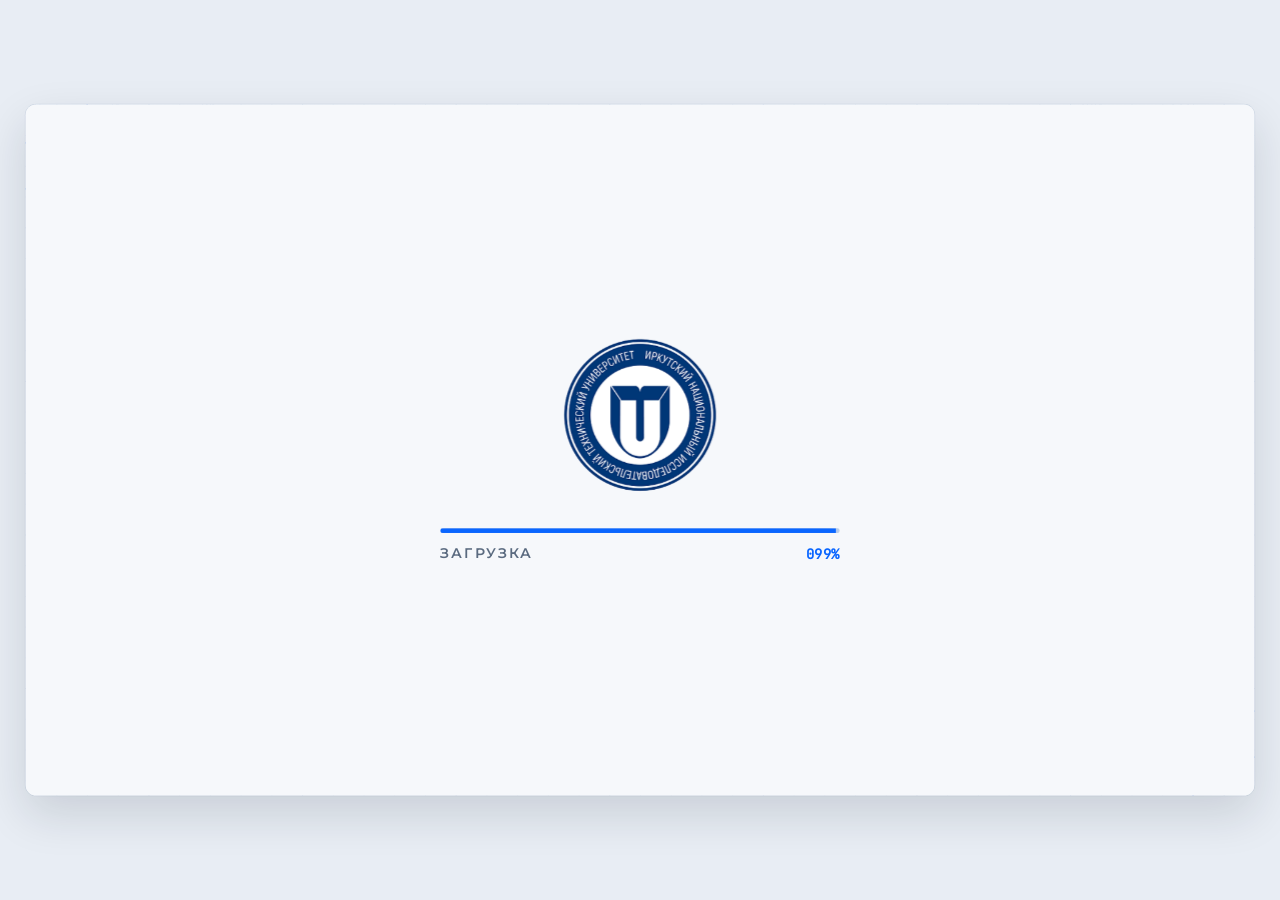
==== index.html @ 059c15c6 "Главное меню: вариант B — бренд слева, три раздела списком справа Вместо двух режимов три раздела: «" ====
<!DOCTYPE html>
<html lang="ru">
<head>
<meta charset="utf-8">
<meta name="viewport" content="width=device-width, initial-scale=1, viewport-fit=cover">
<title>Путешествие по Политеху</title>

<link rel="stylesheet" href="css/fonts.css">
<link rel="stylesheet" href="css/variables.css">
<link rel="stylesheet" href="css/base.css">
<link rel="stylesheet" href="css/menu.css">
</head>
<body>

<div class="app">
  <div class="stage">
    <div class="bg" id="bg" aria-hidden="true"></div>
    <div class="slot" id="screen-slot"></div>
    <div class="slot" id="corner-slot"></div>
    <div class="slot" id="modal-slot"></div>
  </div>
</div>

<template id="tpl-loading">
  <div class="loading">
    <img class="loading__logo" data-img="logo" data-alt="logoAlt" alt="">
    <div class="loading__bar">
      <div class="loading__track">
        <div class="loading__fill"></div>
      </div>
      <div class="loading__row">
        <span data-text="loading"></span>
        <span class="loading__pct" id="progress-label"></span>
      </div>
    </div>
  </div>
</template>

<template id="tpl-menu">
  <div class="menu">
    <div class="menu__brand">
      <img class="menu__mark" data-img="mark" data-alt="markAlt" alt="">
      <h1 class="menu__title" data-text="title"></h1>
      <p class="menu__tagline" data-text="tagline"></p>
    </div>

    <div class="menu__modes">
      <button class="mode" type="button" data-mode="gallery">
        <span class="mode__num">01</span>
        <svg class="mode__icon" width="60" height="60" viewBox="0 0 68 68" aria-hidden="true">
          <rect x="6" y="16" width="46" height="38" rx="3"></rect>
          <path d="M14 10 H60 V46"></path>
          <circle cx="38" cy="29" r="4"></circle>
          <path d="M6 46 L20 32 L34 46"></path>
          <path d="M28 40 L34 34 L52 50"></path>
        </svg>
        <span class="mode__text">
          <span class="mode__title" data-text="galleryTitle"></span>
          <span class="mode__desc" data-text="galleryDesc"></span>
        </span>
        <svg class="mode__arrow" width="28" height="28" viewBox="0 0 28 28" aria-hidden="true">
          <path d="M5 14 H22 M15 7 L22 14 L15 21"></path>
        </svg>
      </button>

      <button class="mode" type="button" data-mode="history">
        <span class="mode__num">02</span>
        <svg class="mode__icon" width="60" height="60" viewBox="0 0 68 68" aria-hidden="true">
          <circle cx="34" cy="34" r="27"></circle>
          <polygon points="44,24 38,38 24,44 30,30"></polygon>
          <circle cx="34" cy="34" r="2"></circle>
          <path d="M34 7 V12 M34 56 V61 M7 34 H12 M56 34 H61"></path>
        </svg>
        <span class="mode__text">
          <span class="mode__title" data-text="historyTitle"></span>
          <span class="mode__desc" data-text="historyDesc"></span>
        </span>
        <svg class="mode__arrow" width="28" height="28" viewBox="0 0 28 28" aria-hidden="true">
          <path d="M5 14 H22 M15 7 L22 14 L15 21"></path>
        </svg>
      </button>

      <button class="mode" type="button" data-mode="games">
        <span class="mode__num">03</span>
        <svg class="mode__icon" width="60" height="60" viewBox="0 0 68 68" aria-hidden="true">
          <path d="M20 18 H48 C58 18 64 28 64 40 C64 50 58 54 52 52 L44 44 H24 L16 52 C10 54 4 50 4 40 C4 28 10 18 20 18 Z"></path>
          <path d="M20 26 V38 M14 32 H26"></path>
          <circle cx="44" cy="29" r="2.5"></circle>
          <circle cx="51" cy="35" r="2.5"></circle>
        </svg>
        <span class="mode__text">
          <span class="mode__title" data-text="gamesTitle"></span>
          <span class="mode__desc" data-text="gamesDesc"></span>
        </span>
        <svg class="mode__arrow" width="28" height="28" viewBox="0 0 28 28" aria-hidden="true">
          <path d="M5 14 H22 M15 7 L22 14 L15 21"></path>
        </svg>
      </button>
    </div>
  </div>

  <div class="footer">
    <img class="footer__logo" data-img="logo" data-alt="logoAlt" alt="">
    <span class="footer__text" data-text="university"></span>
  </div>
</template>

<template id="tpl-stub">
  <div class="stub">
    <div class="stub__card">
      <span class="stub__badge" id="stub-badge"></span>
      <h2 class="stub__title" data-text="soonTitle"></h2>
      <p class="stub__text" id="stub-text"></p>
      <button class="btn-back" type="button" id="btn-back">
        <svg class="btn-back__icon" width="26" height="26" viewBox="0 0 28 28" aria-hidden="true">
          <path d="M23 14 H6 M13 7 L6 14 L13 21"></path>
        </svg>
        <span data-text="back"></span>
      </button>
    </div>
  </div>
</template>

<template id="tpl-corner">
  <div class="corner" id="corner" data-sound="off">
    <button class="corner__btn" type="button" id="btn-about">
      <svg class="corner__icon" width="24" height="24" viewBox="0 0 24 24" aria-hidden="true">
        <circle cx="12" cy="12" r="10"></circle>
        <path d="M12 11 V17"></path>
        <circle class="corner__icon-dot" cx="12" cy="7.5" r=".6"></circle>
      </svg>
      <span data-text="about"></span>
    </button>

    <button class="corner__btn" type="button" id="btn-sound" aria-pressed="false">
      <svg class="corner__icon corner__icon--sound" width="24" height="24" viewBox="0 0 26 26" aria-hidden="true">
        <path d="M3 10 H8 L14 5 V21 L8 16 H3 Z"></path>
        <path class="snd-on" d="M17.5 9.5 Q20 13 17.5 16.5"></path>
        <path class="snd-on" d="M20 6.5 Q25 13 20 19.5"></path>
        <path class="snd-off" d="M18 10 L24 16 M24 10 L18 16"></path>
      </svg>
      <span id="sound-label"></span>
    </button>
  </div>
</template>

<template id="tpl-about">
  <div class="about" id="about-overlay" role="dialog" aria-modal="true" aria-labelledby="about-title">
    <div class="about__dialog" id="about-dialog">
      <h2 class="about__title" id="about-title" data-text="aboutTitle"></h2>
      <p class="about__text" data-text="aboutText1"></p>
      <p class="about__text about__text--dim" data-text="aboutText2"></p>
      <button class="about__ok" type="button" id="btn-about-ok" data-text="aboutOk"></button>
    </div>
  </div>
</template>

<script src="js/config.js"></script>
<script src="js/screens.js"></script>
<script src="js/main.js"></script>
</body>
</html>
---- css/fonts.css ----
/* Локальные шрифты. Файлы лежат в assets/fonts, интернет не нужен.
   Montserrat и JetBrains Mono — вариативные: один файл на поднабор
   покрывает весь диапазон насыщенностей, поэтому font-weight задан
   диапазоном. unicode-range сохранён — браузер грузит только нужное. */

/* JetBrains Mono — cyrillic-ext */
@font-face {
  font-family: 'JetBrains Mono';
  font-style: normal;
  font-weight: 400;
  font-display: swap;
  src: url('../assets/fonts/jetbrains-mono-cyrillic-ext.woff2') format('woff2');
  unicode-range: U+0460-052F, U+1C80-1C8A, U+20B4, U+2DE0-2DFF, U+A640-A69F, U+FE2E-FE2F;
}

/* JetBrains Mono — cyrillic */
@font-face {
  font-family: 'JetBrains Mono';
  font-style: normal;
  font-weight: 400;
  font-display: swap;
  src: url('../assets/fonts/jetbrains-mono-cyrillic.woff2') format('woff2');
  unicode-range: U+0301, U+0400-045F, U+0490-0491, U+04B0-04B1, U+2116;
}

/* JetBrains Mono — greek */
@font-face {
  font-family: 'JetBrains Mono';
  font-style: normal;
  font-weight: 400;
  font-display: swap;
  src: url('../assets/fonts/jetbrains-mono-greek.woff2') format('woff2');
  unicode-range: U+0370-0377, U+037A-037F, U+0384-038A, U+038C, U+038E-03A1, U+03A3-03FF;
}

/* JetBrains Mono — vietnamese */
@font-face {
  font-family: 'JetBrains Mono';
  font-style: normal;
  font-weight: 400;
  font-display: swap;
  src: url('../assets/fonts/jetbrains-mono-vietnamese.woff2') format('woff2');
  unicode-range: U+0102-0103, U+0110-0111, U+0128-0129, U+0168-0169, U+01A0-01A1, U+01AF-01B0, U+0300-0301, U+0303-0304, U+0308-0309, U+0323, U+0329, U+1EA0-1EF9, U+20AB;
}

/* JetBrains Mono — latin-ext */
@font-face {
  font-family: 'JetBrains Mono';
  font-style: normal;
  font-weight: 400;
  font-display: swap;
  src: url('../assets/fonts/jetbrains-mono-latin-ext.woff2') format('woff2');
  unicode-range: U+0100-02BA, U+02BD-02C5, U+02C7-02CC, U+02CE-02D7, U+02DD-02FF, U+0304, U+0308, U+0329, U+1D00-1DBF, U+1E00-1E9F, U+1EF2-1EFF, U+2020, U+20A0-20AB, U+20AD-20C0, U+2113, U+2C60-2C7F, U+A720-A7FF;
}

/* JetBrains Mono — latin */
@font-face {
  font-family: 'JetBrains Mono';
  font-style: normal;
  font-weight: 400;
  font-display: swap;
  src: url('../assets/fonts/jetbrains-mono-latin.woff2') format('woff2');
  unicode-range: U+0000-00FF, U+0131, U+0152-0153, U+02BB-02BC, U+02C6, U+02DA, U+02DC, U+0304, U+0308, U+0329, U+2000-206F, U+20AC, U+2122, U+2191, U+2193, U+2212, U+2215, U+FEFF, U+FFFD;
}

/* Montserrat — cyrillic-ext */
@font-face {
  font-family: 'Montserrat';
  font-style: normal;
  font-weight: 400 800;
  font-display: swap;
  src: url('../assets/fonts/montserrat-cyrillic-ext.woff2') format('woff2');
  unicode-range: U+0460-052F, U+1C80-1C8A, U+20B4, U+2DE0-2DFF, U+A640-A69F, U+FE2E-FE2F;
}

/* Montserrat — cyrillic */
@font-face {
  font-family: 'Montserrat';
  font-style: normal;
  font-weight: 400 800;
  font-display: swap;
  src: url('../assets/fonts/montserrat-cyrillic.woff2') format('woff2');
  unicode-range: U+0301, U+0400-045F, U+0490-0491, U+04B0-04B1, U+2116;
}

/* Montserrat — vietnamese */
@font-face {
  font-family: 'Montserrat';
  font-style: normal;
  font-weight: 400 800;
  font-display: swap;
  src: url('../assets/fonts/montserrat-vietnamese.woff2') format('woff2');
  unicode-range: U+0102-0103, U+0110-0111, U+0128-0129, U+0168-0169, U+01A0-01A1, U+01AF-01B0, U+0300-0301, U+0303-0304, U+0308-0309, U+0323, U+0329, U+1EA0-1EF9, U+20AB;
}

/* Montserrat — latin-ext */
@font-face {
  font-family: 'Montserrat';
  font-style: normal;
  font-weight: 400 800;
  font-display: swap;
  src: url('../assets/fonts/montserrat-latin-ext.woff2') format('woff2');
  unicode-range: U+0100-02BA, U+02BD-02C5, U+02C7-02CC, U+02CE-02D7, U+02DD-02FF, U+0304, U+0308, U+0329, U+1D00-1DBF, U+1E00-1E9F, U+1EF2-1EFF, U+2020, U+20A0-20AB, U+20AD-20C0, U+2113, U+2C60-2C7F, U+A720-A7FF;
}

/* Montserrat — latin */
@font-face {
  font-family: 'Montserrat';
  font-style: normal;
  font-weight: 400 800;
  font-display: swap;
  src: url('../assets/fonts/montserrat-latin.woff2') format('woff2');
  unicode-range: U+0000-00FF, U+0131, U+0152-0153, U+02BB-02BC, U+02C6, U+02DA, U+02DC, U+0304, U+0308, U+0329, U+2000-206F, U+20AC, U+2122, U+2191, U+2193, U+2212, U+2215, U+FEFF, U+FFFD;
}
---- css/variables.css ----
:root{
  --c-page:#E8EDF4;
  --c-bg:#F6F8FB;
  --c-surface:#FFFFFF;
  --c-ink:#0E1A2B;
  --c-ink-dim:#5B6B80;
  --c-line:#D3DCE8;
  --c-blue:#0A66FF;
  --c-blue-deep:#0B47A8;
  --c-teal:#14A3B8;
  --c-glow:rgba(10,102,255,.16);
  --c-grid:rgba(11,71,168,.07);
  --c-circuit:rgba(11,71,168,.14);
  --c-code:rgba(11,71,168,.085);
  --g-title:linear-gradient(90deg, var(--c-teal), var(--c-blue-deep));

  --font-ui:'Montserrat', system-ui, sans-serif;
  --font-mono:'JetBrains Mono', monospace;

  /* Значения для альбомной ориентации; в портретной их переопределяет applyLayout в js/screens.js. */
  --stage-w:1600px;
  --stage-h:900px;
  --stage-scale:1;
  --menu-dir:row;
  --brand-align:flex-start;
  --mode-w:700px;
  --mark-h:150px;
  --title-size:92px;
  --menu-gap:120px;
  --foot-w:340px;
  --progress:0%;
}
---- css/base.css ----
*{box-sizing:border-box}

html,body{
  margin:0;
  height:100%;
  background:var(--c-page);
  overflow:hidden;
  -webkit-tap-highlight-color:transparent;
}

button{font:inherit;color:inherit}

/* Слот не создаёт собственного бокса, поэтому экраны позиционируются относительно .stage. */
.slot{display:contents}

/* Текст столбца продублирован, поэтому сдвиг на половину высоты даёт бесшовный цикл. */
@keyframes pp-code{from{transform:translateY(-50%)}to{transform:translateY(0)}}
@keyframes pp-trace{from{stroke-dashoffset:0}to{stroke-dashoffset:-600}}
@keyframes pp-in{from{opacity:0;transform:translateY(8px)}to{opacity:1;transform:none}}
@keyframes pp-pop{from{opacity:0;transform:scale(.96)}to{opacity:1;transform:none}}

@media (prefers-reduced-motion:reduce){
  *{animation:none!important;transition:none!important}
}
---- css/menu.css ----
.app{
  position:fixed;
  inset:0;
  background:var(--c-page);
  overflow:hidden;
  font-family:var(--font-ui);
  color:var(--c-ink);
  user-select:none;
}

/* Сцена фиксированного размера целиком масштабируется под окно, поэтому вёрстка внутри не плывёт. */
.stage{
  position:absolute;
  left:50%;
  top:50%;
  width:var(--stage-w);
  height:var(--stage-h);
  transform:translate(-50%,-50%) scale(var(--stage-scale));
  transform-origin:center;
  overflow:hidden;
  border-radius:14px;
  background:var(--c-bg);
  box-shadow:0 24px 60px rgba(14,26,43,.14), 0 0 0 1px var(--c-line);
}

.bg{position:absolute;inset:0;pointer-events:none;overflow:hidden}

/* Два слоя смещаются за курсором с разной амплитудой — отсюда ощущение глубины. */
.bg__layer{
  position:absolute;
  inset:-40px;
  transition:transform .9s cubic-bezier(.2,.7,.3,1);
  pointer-events:none;
}

.bg__grid{
  position:absolute;
  inset:0;
  background-image:
    linear-gradient(var(--c-grid) 1px, transparent 1px),
    linear-gradient(90deg, var(--c-grid) 1px, transparent 1px);
}
.bg__grid--sm{background-size:40px 40px}
.bg__grid--lg{background-size:200px 200px}

/* Столбцы приглушены к центру, чтобы не мешать тексту. */
.bg__code{
  position:absolute;
  inset:0;
  -webkit-mask-image:radial-gradient(ellipse 60% 55% at 50% 48%, transparent 30%, #000 85%);
  mask-image:radial-gradient(ellipse 60% 55% at 50% 48%, transparent 30%, #000 85%);
}
.bg__col{
  position:absolute;
  top:0;
  font-family:var(--font-mono);
  font-size:16px;
  line-height:26px;
  white-space:pre;
  color:var(--c-code);
}

.bg__circuit{position:absolute}
.bg__circuit--tl{left:0;top:0}
.bg__circuit--br{right:0;bottom:0}

.bg__trace{fill:none;stroke:var(--c-circuit);stroke-width:1.5}
.bg__trace-pulse{
  fill:none;
  stroke:var(--c-blue);
  stroke-opacity:.35;
  stroke-width:1.5;
  stroke-dasharray:40 560;
}
.bg__node{fill:var(--c-bg);stroke:var(--c-circuit);stroke-width:1.5}

.bg__vignette{
  position:absolute;
  inset:0;
  background:radial-gradient(ellipse 55% 50% at 50% 48%, var(--c-bg) 35%, transparent 80%);
  opacity:.85;
}

.loading{
  position:absolute;
  inset:0;
  display:flex;
  flex-direction:column;
  align-items:center;
  justify-content:center;
  gap:48px;
  background:var(--c-bg);
}
.loading__logo{
  width:200px;
  height:200px;
  display:block;
  border-radius:50%;
  animation:pp-pop .5s ease-out both;
}
.loading__bar{display:flex;flex-direction:column;gap:16px;width:520px;max-width:80%}
.loading__track{width:100%;height:6px;border-radius:3px;background:var(--c-line);overflow:hidden}
.loading__fill{
  height:100%;
  width:var(--progress);
  background:var(--c-blue);
  box-shadow:0 0 12px var(--c-blue);
}
.loading__row{
  display:flex;
  justify-content:space-between;
  width:100%;
  font-size:18px;
  font-weight:600;
  letter-spacing:.14em;
  text-transform:uppercase;
  color:var(--c-ink-dim);
}
.loading__pct{font-family:var(--font-mono);letter-spacing:0;color:var(--c-blue)}

.menu{
  position:absolute;
  inset:0;
  display:flex;
  flex-direction:var(--menu-dir);
  align-items:center;
  justify-content:center;
  gap:var(--menu-gap);
  padding:60px;
  animation:pp-in .45s ease-out both;
}

.menu__brand{
  display:flex;
  flex-direction:column;
  align-items:var(--brand-align);
  text-align:var(--brand-align);
  gap:18px;
  max-width:660px;
}
.menu__mark{height:var(--mark-h);width:auto;display:block;margin-bottom:10px}
.menu__title{
  margin:0;
  padding-bottom:6px;
  font-weight:800;
  font-size:var(--title-size);
  line-height:1.05;
  letter-spacing:-.015em;
  text-wrap:balance;
  background:var(--g-title);
  -webkit-background-clip:text;
  background-clip:text;
  color:transparent;
}
.menu__tagline{margin:0;font-size:24px;font-weight:500;color:var(--c-ink-dim)}

.menu__modes{display:flex;flex-direction:column;gap:26px}

.mode{
  width:var(--mode-w);
  height:150px;
  display:flex;
  align-items:center;
  gap:28px;
  padding:0 36px;
  border:1.5px solid var(--c-line);
  border-radius:16px;
  cursor:pointer;
  text-align:left;
  background:var(--c-surface);
  box-shadow:0 2px 0 var(--c-line), 0 10px 24px rgba(14,26,43,.06);
  transition:transform .18s ease, box-shadow .18s ease, border-color .18s ease;
}
.mode:hover{
  transform:translateX(-6px);
  border-color:var(--c-blue);
  box-shadow:0 0 0 5px var(--c-glow), 0 18px 36px rgba(10,102,255,.18);
}
.mode:active{
  transform:translateY(1px);
  border-color:var(--c-blue);
  box-shadow:0 0 0 3px var(--c-glow), 0 4px 10px rgba(10,102,255,.14);
}
.mode__num{
  flex:none;
  font-family:var(--font-mono);
  font-size:20px;
  color:var(--c-ink-dim);
}
.mode__icon{
  flex:none;
  fill:none;
  stroke:var(--c-blue);
  stroke-width:2.5;
  stroke-linejoin:round;
  stroke-linecap:round;
}
.mode__text{display:flex;flex-direction:column;gap:8px;min-width:0;flex:1}
.mode__title{font-weight:700;font-size:32px;line-height:1.1;white-space:nowrap}
.mode__desc{font-size:20px;font-weight:500;color:var(--c-ink-dim);white-space:nowrap}
.mode__arrow{
  flex:none;
  fill:none;
  stroke:var(--c-blue);
  stroke-width:2.5;
  stroke-linecap:round;
  stroke-linejoin:round;
  transition:transform .18s ease;
}
.mode:hover .mode__arrow{transform:translateX(4px)}

.footer{
  position:absolute;
  left:36px;
  bottom:30px;
  display:flex;
  align-items:center;
  gap:16px;
  animation:pp-in .45s ease-out both;
}
.footer__logo{width:58px;height:58px;border-radius:50%;display:block}
.footer__text{
  font-size:15px;
  font-weight:600;
  line-height:1.35;
  color:var(--c-ink-dim);
  max-width:var(--foot-w);
}

.stub{
  position:absolute;
  inset:0;
  display:flex;
  align-items:center;
  justify-content:center;
  padding:60px;
  animation:pp-in .4s ease-out both;
}
.stub__card{
  width:860px;
  max-width:100%;
  display:flex;
  flex-direction:column;
  align-items:center;
  gap:28px;
  text-align:center;
  padding:60px 56px 56px;
  border-radius:18px;
  background:var(--c-surface);
  border:1.5px solid var(--c-line);
  box-shadow:0 20px 50px rgba(14,26,43,.08);
}
.stub__badge{
  padding:9px 18px;
  border-radius:6px;
  background:var(--c-blue);
  font-weight:700;
  font-size:18px;
  letter-spacing:.1em;
  text-transform:uppercase;
  color:#fff;
}
.stub__title{
  margin:0;
  padding-bottom:4px;
  font-weight:800;
  font-size:60px;
  line-height:1.1;
  text-wrap:balance;
  background:var(--g-title);
  -webkit-background-clip:text;
  background-clip:text;
  color:transparent;
}
.stub__text{
  margin:0;
  font-size:26px;
  line-height:1.5;
  font-weight:500;
  color:var(--c-ink-dim);
  text-wrap:pretty;
  max-width:660px;
}

.btn-back{
  margin-top:12px;
  height:80px;
  padding:0 40px 0 32px;
  border:1.5px solid var(--c-blue);
  border-radius:12px;
  cursor:pointer;
  display:flex;
  align-items:center;
  gap:16px;
  font-weight:700;
  font-size:26px;
  color:#fff;
  background:var(--c-blue);
  box-shadow:0 8px 20px rgba(10,102,255,.25);
  transition:transform .18s ease, box-shadow .18s ease, background .18s ease;
}
.btn-back:hover{
  transform:translateY(-3px);
  background:var(--c-blue-deep);
  box-shadow:0 0 0 5px var(--c-glow), 0 14px 30px rgba(10,102,255,.3);
}
.btn-back:active{transform:translateY(1px);box-shadow:0 0 0 3px var(--c-glow)}
.btn-back__icon{
  fill:none;
  stroke:currentColor;
  stroke-width:2.6;
  stroke-linecap:round;
  stroke-linejoin:round;
}

.corner{position:absolute;top:30px;right:32px;display:flex;gap:12px;z-index:5}
.corner__btn{
  height:56px;
  padding:0 22px 0 16px;
  display:flex;
  align-items:center;
  gap:10px;
  border:1.5px solid var(--c-line);
  border-radius:10px;
  cursor:pointer;
  font-weight:600;
  font-size:18px;
  color:var(--c-ink);
  background:var(--c-surface);
  transition:transform .16s ease, box-shadow .16s ease, border-color .16s ease;
}
.corner__btn:hover{
  transform:translateY(-2px);
  border-color:var(--c-blue);
  box-shadow:0 0 0 4px var(--c-glow);
}
.corner__btn:active{transform:translateY(1px)}

.corner__icon{fill:none;stroke:var(--c-blue);stroke-width:2;stroke-linecap:round}
.corner__icon--sound{stroke-linejoin:round}
/* Отдельный класс, а не атрибут fill: CSS-правило родителя перебило бы презентационный атрибут. */
.corner__icon-dot{fill:var(--c-blue)}

.snd-on,.snd-off{display:none}
.corner[data-sound="on"] .snd-on{display:inline}
.corner[data-sound="off"] .snd-off{display:inline}

.about{
  position:absolute;
  inset:0;
  z-index:10;
  display:flex;
  align-items:center;
  justify-content:center;
  padding:60px;
  background:rgba(14,26,43,.35);
  backdrop-filter:blur(3px);
  animation:pp-in .2s ease-out both;
}
.about__dialog{
  width:800px;
  max-width:100%;
  display:flex;
  flex-direction:column;
  gap:24px;
  padding:48px 52px;
  border-radius:18px;
  background:var(--c-surface);
  border:1.5px solid var(--c-line);
  box-shadow:0 30px 70px rgba(14,26,43,.25);
  animation:pp-pop .25s ease-out both;
}
.about__title{margin:0;font-weight:800;font-size:42px;color:var(--c-blue-deep)}
.about__text{
  margin:0;
  font-size:23px;
  line-height:1.55;
  font-weight:500;
  color:var(--c-ink);
  text-wrap:pretty;
}
.about__text--dim{color:var(--c-ink-dim)}
.about__ok{
  align-self:flex-start;
  margin-top:8px;
  height:68px;
  padding:0 40px;
  border:1.5px solid var(--c-blue);
  border-radius:12px;
  cursor:pointer;
  font-weight:700;
  font-size:22px;
  color:#fff;
  background:var(--c-blue);
  transition:transform .16s ease, box-shadow .16s ease, background .16s ease;
}
.about__ok:hover{
  transform:translateY(-2px);
  background:var(--c-blue-deep);
  box-shadow:0 0 0 5px var(--c-glow);
}
.about__ok:active{transform:translateY(1px)}
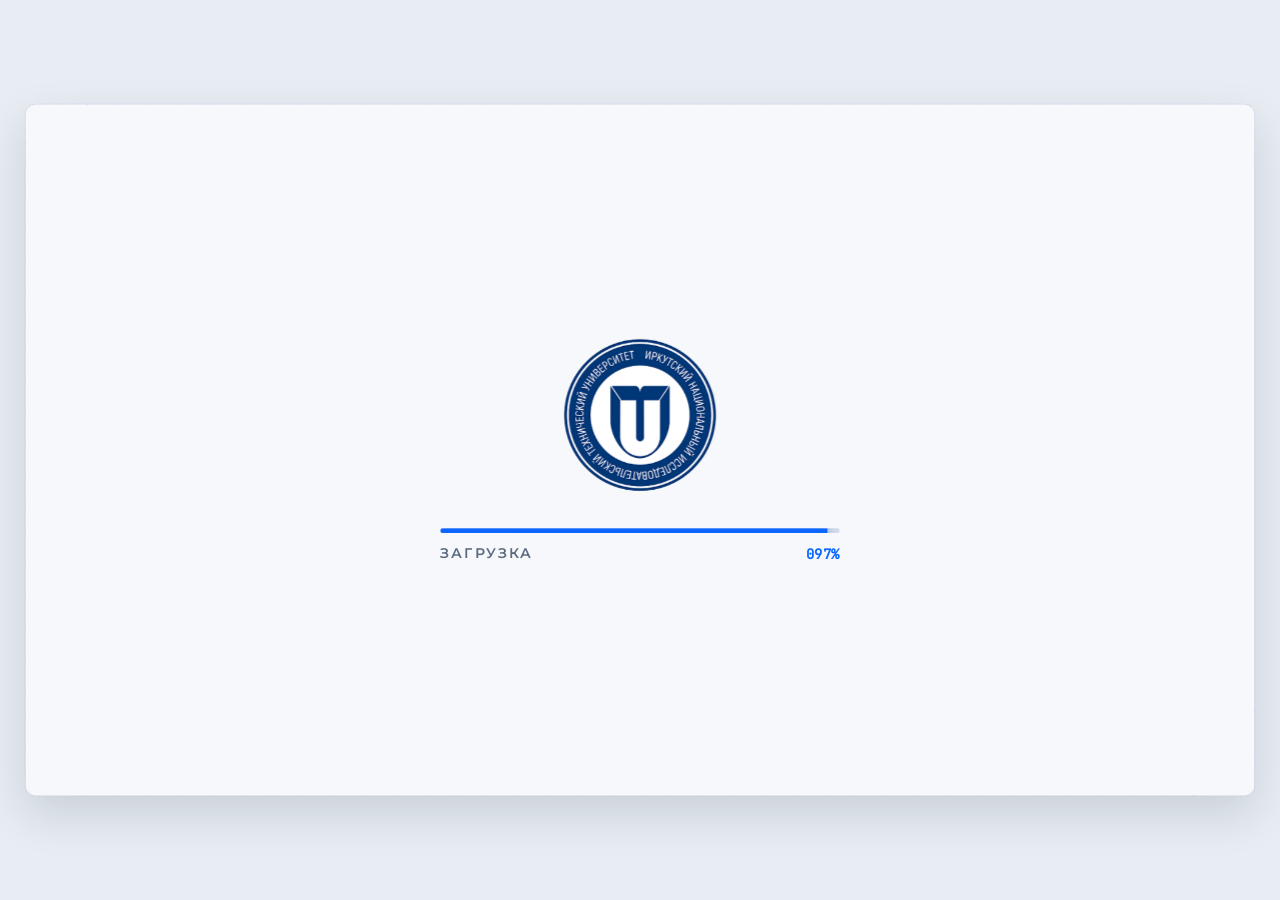
==== commit 1d16dee1: "Галерея выпускников: шкала лет и альбом с 3D-перелистыванием По макету «Галерея выпускников — финал»" ====
--- a/index.html
+++ b/index.html
@@ -9,6 +9,7 @@
 <link rel="stylesheet" href="css/variables.css">
 <link rel="stylesheet" href="css/base.css">
 <link rel="stylesheet" href="css/menu.css">
+<link rel="stylesheet" href="css/gallery.css">
 </head>
 <body>
 
@@ -121,6 +122,102 @@
   </div>
 </template>
 
+<template id="tpl-gallery">
+  <div class="gallery">
+    <div class="head">
+      <button class="chip" type="button" data-go="menu">
+        <svg class="chip__icon" width="22" height="22" viewBox="0 0 28 28" aria-hidden="true">
+          <path d="M23 14 H6 M13 7 L6 14 L13 21"></path>
+        </svg>
+        <span data-text="back"></span>
+      </button>
+      <div class="head__titles">
+        <span class="head__kicker" data-text="galleryTitle"></span>
+        <span class="head__title" data-text="albumTitle"></span>
+      </div>
+      <img class="head__mark" data-img="mark" data-alt="markAlt" alt="">
+    </div>
+
+    <div class="tl">
+      <button class="round" type="button" id="tl-prev" data-alt-text="yearsPrev">
+        <svg class="round__icon" width="20" height="20" viewBox="0 0 28 28" aria-hidden="true"><path d="M17 6 L9 14 L17 22"></path></svg>
+      </button>
+      <div class="tl__track">
+        <div class="tl__line"></div>
+        <div class="tl__years" id="tl-years"></div>
+      </div>
+      <button class="round" type="button" id="tl-next" data-alt-text="yearsNext">
+        <svg class="round__icon" width="20" height="20" viewBox="0 0 28 28" aria-hidden="true"><path d="M11 6 L19 14 L11 22"></path></svg>
+      </button>
+    </div>
+
+    <div class="album" id="album">
+      <div class="album__sheet album__sheet--3"></div>
+      <div class="album__sheet album__sheet--2"></div>
+      <div class="album__sheet album__sheet--1"></div>
+      <div class="album__half album__half--l" id="page-l"></div>
+      <div class="album__half album__half--r" id="page-r"></div>
+      <div class="album__under" id="album-under"></div>
+      <div class="album__spine"></div>
+      <div class="album__leaf" id="album-leaf">
+        <div class="album__face" id="leaf-front"></div>
+        <div class="album__face album__face--back" id="leaf-back"></div>
+      </div>
+      <button class="album__corner album__corner--l" type="button" id="corner-prev" data-alt-text="spreadPrev"></button>
+      <button class="album__corner album__corner--r" type="button" id="corner-next" data-alt-text="spreadNext"></button>
+    </div>
+
+    <button class="round round--lg album__nav album__nav--prev" type="button" id="album-prev" data-alt-text="spreadPrev">
+      <svg class="round__icon" width="26" height="26" viewBox="0 0 28 28" aria-hidden="true"><path d="M17 6 L9 14 L17 22"></path></svg>
+    </button>
+    <button class="round round--lg round--primary album__nav album__nav--next" type="button" id="album-next" data-alt-text="spreadNext">
+      <svg class="round__icon" width="26" height="26" viewBox="0 0 28 28" aria-hidden="true"><path d="M11 6 L19 14 L11 22"></path></svg>
+    </button>
+
+    <div class="album-foot">
+      <span class="album-foot__year" id="foot-year"></span>
+      <div class="album-foot__dots" id="foot-dots"></div>
+      <span class="album-foot__spread" id="foot-spread"></span>
+      <span class="album-foot__no" id="foot-no"></span>
+    </div>
+  </div>
+</template>
+
+<!-- Страницы альбома: gallery.js клонирует их и заполняет из js/data/gallery.js. -->
+<template id="tpl-page-title">
+  <div class="page">
+    <div class="page__top">
+      <span data-text="release"></span>
+      <span class="page__num" data-slot="num"></span>
+    </div>
+    <span class="page__year" data-slot="year"></span>
+    <span class="page__meta" data-slot="meta"></span>
+    <button class="photo photo--fill" type="button" data-slot="photo0"></button>
+    <span class="page__caption" data-slot="caption"></span>
+  </div>
+</template>
+
+<template id="tpl-page-photos">
+  <div class="page">
+    <div class="page__top">
+      <span data-slot="release"></span>
+      <span class="page__num" data-slot="num"></span>
+    </div>
+    <button class="photo photo--big" type="button" data-slot="photo0"></button>
+    <span class="page__caption" data-slot="caption"></span>
+    <div class="page__row">
+      <button class="photo photo--small" type="button" data-slot="photo1"></button>
+      <button class="photo photo--small" type="button" data-slot="photo2"></button>
+    </div>
+  </div>
+</template>
+
+<template id="tpl-page-end">
+  <div class="page page--end">
+    <span data-text="albumEnd"></span>
+  </div>
+</template>
+
 <template id="tpl-corner">
   <div class="corner" id="corner" data-sound="off">
     <button class="corner__btn" type="button" id="btn-about">
@@ -156,7 +253,9 @@
 </template>
 
 <script src="js/config.js"></script>
+<script src="js/data/gallery.js"></script>
 <script src="js/screens.js"></script>
+<script src="js/gallery.js"></script>
 <script src="js/main.js"></script>
 </body>
 </html>
--- a/css/variables.css
+++ b/css/variables.css
@@ -12,6 +12,8 @@
   --c-grid:rgba(11,71,168,.07);
   --c-circuit:rgba(11,71,168,.14);
   --c-code:rgba(11,71,168,.085);
+  --c-photo:#D5DBE3;
+  --c-photo-ink:#66748A;
   --g-title:linear-gradient(90deg, var(--c-teal), var(--c-blue-deep));
 
   --font-ui:'Montserrat', system-ui, sans-serif;
--- a/css/menu.css
+++ b/css/menu.css
@@ -400,3 +400,96 @@
   box-shadow:0 0 0 5px var(--c-glow);
 }
 .about__ok:active{transform:translateY(1px)}
+
+
+/* Общие детали разделов: шапка с кнопкой «Назад в меню», кнопки-плашки и круглые кнопки. */
+
+.head{
+  position:absolute;
+  left:40px;
+  right:40px;
+  top:30px;
+  display:flex;
+  align-items:center;
+  gap:28px;
+  z-index:4;
+}
+.head__titles{flex:1;min-width:0;display:flex;flex-direction:column;gap:2px}
+.head__kicker{
+  font-size:14px;
+  font-weight:700;
+  letter-spacing:.16em;
+  text-transform:uppercase;
+  color:var(--c-teal);
+}
+.head__title{font-size:32px;font-weight:800;line-height:1.15}
+.head__mark{height:60px;width:auto;display:block}
+
+.chip{
+  flex:none;
+  height:56px;
+  padding:0 22px 0 16px;
+  display:flex;
+  align-items:center;
+  gap:10px;
+  border:1.5px solid var(--c-line);
+  border-radius:10px;
+  cursor:pointer;
+  font-weight:600;
+  font-size:18px;
+  background:var(--c-surface);
+  transition:transform .16s ease, box-shadow .16s ease, border-color .16s ease;
+}
+.chip:hover{
+  transform:translateY(-2px);
+  border-color:var(--c-blue);
+  box-shadow:0 0 0 4px var(--c-glow);
+}
+.chip:active{transform:translateY(1px)}
+.chip__icon{
+  fill:none;
+  stroke:var(--c-blue);
+  stroke-width:2.6;
+  stroke-linecap:round;
+  stroke-linejoin:round;
+}
+
+.round{
+  flex:none;
+  width:48px;
+  height:48px;
+  display:flex;
+  align-items:center;
+  justify-content:center;
+  padding:0;
+  border:1.5px solid var(--c-line);
+  border-radius:50%;
+  cursor:pointer;
+  background:var(--c-surface);
+  transition:transform .16s ease, box-shadow .16s ease, border-color .16s ease, background .16s ease;
+}
+.round:hover{border-color:var(--c-blue);box-shadow:0 0 0 4px var(--c-glow)}
+.round:disabled{opacity:.35;cursor:default;border-color:var(--c-line);box-shadow:none;transform:none}
+.round__icon{
+  fill:none;
+  stroke:var(--c-blue);
+  stroke-width:2.6;
+  stroke-linecap:round;
+  stroke-linejoin:round;
+}
+
+.round--lg{width:64px;height:64px}
+.round--lg:hover{transform:scale(1.06);box-shadow:0 0 0 5px var(--c-glow)}
+.round--lg:active{transform:scale(.96)}
+
+.round--primary{
+  border-color:var(--c-blue);
+  background:var(--c-blue);
+  box-shadow:0 8px 20px rgba(10,102,255,.25);
+}
+.round--primary .round__icon{stroke:#fff}
+.round--primary:hover{
+  background:var(--c-blue-deep);
+  box-shadow:0 0 0 5px var(--c-glow), 0 12px 26px rgba(10,102,255,.3);
+}
+.round--primary:disabled{border-color:var(--c-blue);background:var(--c-blue)}
--- a/css/gallery.css
+++ b/css/gallery.css
@@ -0,0 +1,267 @@
+/* Галерея выпускников. Сцена здесь всегда альбомная, 1600×900, поэтому координаты абсолютные. */
+
+.gallery{position:absolute;inset:0;animation:pp-in .45s ease-out both}
+
+/* Шкала лет */
+
+.tl{
+  position:absolute;
+  left:40px;
+  right:40px;
+  top:126px;
+  height:100px;
+  display:flex;
+  align-items:center;
+  gap:20px;
+  padding:0 20px;
+  border:1.5px solid var(--c-line);
+  border-radius:16px;
+  background:var(--c-surface);
+}
+.tl__track{position:relative;flex:1;height:100%}
+.tl__line{position:absolute;left:12px;right:12px;top:34px;height:2px;background:var(--c-line)}
+.tl__years{position:relative;display:flex;justify-content:space-between;height:100%}
+
+.tl__year{
+  width:96px;
+  height:100%;
+  display:flex;
+  flex-direction:column;
+  align-items:center;
+  gap:10px;
+  padding:24px 0 0;
+  border:0;
+  background:none;
+  cursor:pointer;
+}
+.tl__dot{
+  width:22px;
+  height:22px;
+  border-radius:50%;
+  border:2px solid var(--c-line);
+  background:var(--c-surface);
+  transition:all .25s ease;
+}
+.tl__label{
+  font-family:var(--font-mono);
+  font-size:19px;
+  line-height:1;
+  color:var(--c-ink-dim);
+  transition:all .25s ease;
+}
+.tl__year:hover .tl__dot{border-color:var(--c-blue)}
+.tl__year:hover .tl__label{color:var(--c-ink)}
+.tl__year.is-active .tl__dot{
+  border-color:var(--c-blue);
+  background:var(--c-blue);
+  box-shadow:0 0 0 6px var(--c-glow);
+}
+.tl__year.is-active .tl__label{font-size:26px;font-weight:700;color:var(--c-blue)}
+
+/* Альбом */
+
+.album{
+  position:absolute;
+  left:200px;
+  top:250px;
+  width:1200px;
+  height:556px;
+  perspective:2600px;
+}
+
+/* Три листа со сдвигом — толщина альбома. */
+.album__sheet{
+  position:absolute;
+  inset:0;
+  border-radius:14px;
+  border:1.5px solid var(--c-line);
+  background:var(--c-surface);
+}
+.album__sheet--3{left:6px;right:6px;top:8px;bottom:-8px}
+.album__sheet--2{left:2px;right:2px;top:4px;bottom:-4px}
+.album__sheet--1{box-shadow:0 18px 40px rgba(14,26,43,.10)}
+
+.album__half{position:absolute;top:1.5px;bottom:1.5px;overflow:hidden}
+.album__half--l{left:1.5px;width:calc(50% - 1.5px);border-radius:13px 0 0 13px}
+.album__half--r{left:50%;right:1.5px;border-radius:0 13px 13px 0}
+
+.album__spine{
+  position:absolute;
+  left:50%;
+  top:0;
+  bottom:0;
+  width:1.5px;
+  margin-left:-.75px;
+  background:var(--c-line);
+}
+
+/* Тень на открывающейся странице: пока лист её закрывает, она темнее. */
+.album__under{
+  position:absolute;
+  top:1.5px;
+  bottom:1.5px;
+  left:50%;
+  width:calc(50% - 1.5px);
+  background:linear-gradient(90deg, rgba(14,26,43,.22), rgba(14,26,43,.04));
+  opacity:0;
+  pointer-events:none;
+}
+.album.is-back .album__under{left:1.5px}
+.album.is-turning .album__under{opacity:1}
+.album.is-flipping .album__under{opacity:0;transition:opacity .82s ease-in}
+
+/* Переворачиваемый лист: при движении вперёд лежит справа и крутится вокруг корешка влево. */
+.album__leaf{
+  position:absolute;
+  top:1.5px;
+  bottom:1.5px;
+  left:50%;
+  width:calc(50% - 1.5px);
+  z-index:2;
+  transform-origin:left center;
+  transform-style:preserve-3d;
+  visibility:hidden;
+  pointer-events:none;
+}
+.album.is-back .album__leaf{left:1.5px;transform-origin:right center}
+.album.is-turning .album__leaf{visibility:visible}
+.album.is-flipping .album__leaf{
+  transform:rotateY(-180deg);
+  transition:transform .8s cubic-bezier(.45,.05,.25,1);
+}
+.album.is-flipping.is-back .album__leaf{transform:rotateY(180deg)}
+
+.album__face{
+  position:absolute;
+  inset:0;
+  overflow:hidden;
+  backface-visibility:hidden;
+  -webkit-backface-visibility:hidden;
+  box-shadow:0 0 28px rgba(14,26,43,.16);
+  border-radius:0 13px 13px 0;
+}
+.album__face--back{transform:rotateY(180deg);border-radius:13px 0 0 13px}
+.album.is-back .album__face{border-radius:13px 0 0 13px}
+.album.is-back .album__face--back{border-radius:0 13px 13px 0}
+
+/* Загнутые уголки страниц — тоже кнопки перелистывания. */
+.album__corner{
+  position:absolute;
+  bottom:1.5px;
+  width:58px;
+  height:58px;
+  padding:0;
+  border:0;
+  z-index:3;
+  cursor:pointer;
+  transition:width .18s ease, height .18s ease;
+}
+.album__corner:hover{width:76px;height:76px}
+.album__corner:disabled{opacity:.35;cursor:default;width:58px;height:58px}
+.album__corner--l{
+  left:1.5px;
+  border-radius:0 0 0 13px;
+  background:linear-gradient(45deg, var(--c-bg) 50%, transparent 50%);
+}
+.album__corner--r{
+  right:1.5px;
+  border-radius:0 0 13px 0;
+  background:linear-gradient(-45deg, var(--c-bg) 50%, transparent 50%);
+}
+
+.album__nav{position:absolute;top:496px}
+.album__nav--prev{left:104px}
+.album__nav--next{left:1432px}
+
+.album-foot{
+  position:absolute;
+  left:200px;
+  right:200px;
+  top:832px;
+  display:flex;
+  align-items:center;
+  justify-content:center;
+  gap:22px;
+}
+.album-foot__year{font-size:18px;font-weight:700}
+.album-foot__dots{display:flex;gap:8px;align-items:center}
+.album-foot__dot{
+  width:8px;
+  height:8px;
+  border-radius:4px;
+  background:var(--c-line);
+  transition:all .25s ease;
+}
+.album-foot__dot.is-active{width:28px;background:var(--c-blue)}
+.album-foot__spread{font-size:17px;font-weight:500;color:var(--c-ink-dim)}
+.album-foot__no{font-family:var(--font-mono);font-size:16px;color:var(--c-blue)}
+
+/* Страница альбома */
+
+.page{
+  position:absolute;
+  inset:0;
+  display:flex;
+  flex-direction:column;
+  gap:14px;
+  padding:30px 34px;
+  background:var(--c-surface);
+}
+/* Лёгкая тень у корешка. */
+.page::after{content:'';position:absolute;inset:0;pointer-events:none}
+.page--l::after{background:linear-gradient(90deg, transparent 86%, rgba(14,26,43,.07))}
+.page--r::after{background:linear-gradient(90deg, rgba(14,26,43,.09), transparent 14%)}
+
+.page__top{
+  display:flex;
+  justify-content:space-between;
+  align-items:center;
+  font-size:14px;
+  font-weight:700;
+  letter-spacing:.16em;
+  text-transform:uppercase;
+  color:var(--c-teal);
+}
+.page__num{font-family:var(--font-mono);letter-spacing:0;color:var(--c-ink-dim)}
+.page__year{font-family:var(--font-mono);font-size:88px;line-height:1;color:var(--c-blue-deep)}
+.page__meta{font-size:17px;font-weight:600;color:var(--c-ink-dim)}
+.page__caption{font-size:16px;font-weight:500;color:var(--c-ink-dim)}
+.page__row{flex:1;min-height:0;display:flex;gap:14px}
+
+.page--end{
+  align-items:center;
+  justify-content:center;
+  font-size:18px;
+  font-weight:600;
+  color:var(--c-ink-dim);
+}
+
+/* Фото: снимок или серая заглушка с подписью. */
+.photo{
+  position:relative;
+  min-height:0;
+  overflow:hidden;
+  display:flex;
+  align-items:center;
+  justify-content:center;
+  padding:0;
+  border:2px solid transparent;
+  border-radius:8px;
+  cursor:pointer;
+  background:var(--c-photo);
+  font-weight:600;
+  font-size:18px;
+  color:var(--c-photo-ink);
+  transition:border-color .16s ease, box-shadow .16s ease;
+}
+.photo:hover{border-color:var(--c-blue);box-shadow:0 0 0 4px var(--c-glow)}
+.photo--fill{flex:1}
+.photo--big{flex:none;height:270px}
+.photo--small{flex:1;font-size:15px}
+.photo--fill.photo--stub,
+.photo--big.photo--stub{
+  background-image:repeating-linear-gradient(135deg, rgba(255,255,255,.22) 0 2px, transparent 2px 14px);
+}
+.photo__img{position:absolute;inset:0;width:100%;height:100%;object-fit:cover;display:block}
+/* Пустые места на неполной странице сохраняют раскладку. */
+.photo[hidden]{visibility:hidden}
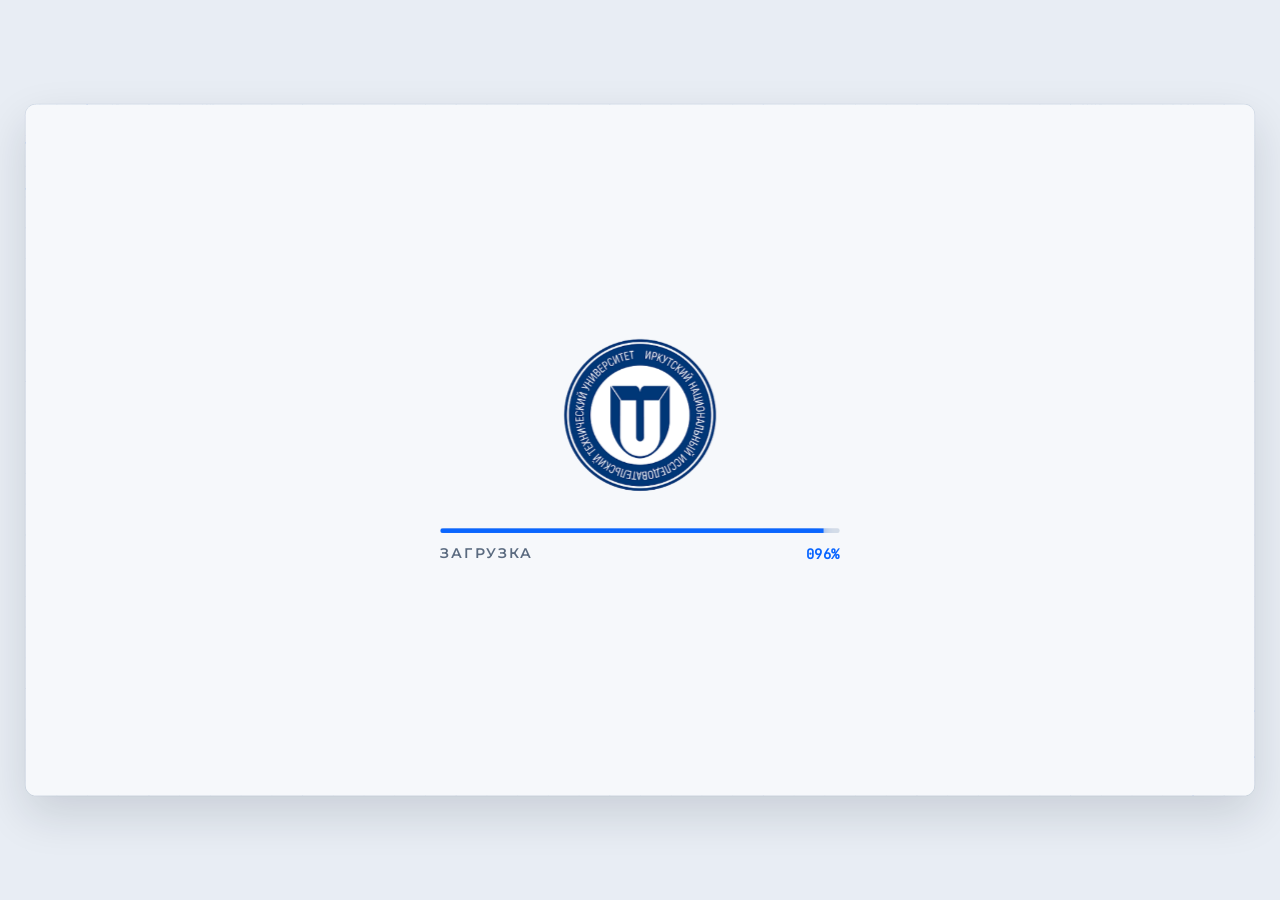
==== commit a479e832: "Главное меню: пять разделов по макету «Меню B — 5 разделов» Добавлены «Музей» и «Отзывы»; пока они, " ====
--- a/index.html
+++ b/index.html
@@ -10,6 +10,7 @@
 <link rel="stylesheet" href="css/base.css">
 <link rel="stylesheet" href="css/menu.css">
 <link rel="stylesheet" href="css/gallery.css">
+<link rel="stylesheet" href="css/history.css">
 </head>
 <body>
 
@@ -48,52 +49,80 @@
     <div class="menu__modes">
       <button class="mode" type="button" data-mode="gallery">
         <span class="mode__num">01</span>
-        <svg class="mode__icon" width="60" height="60" viewBox="0 0 68 68" aria-hidden="true">
+        <svg class="mode__icon" width="52" height="52" viewBox="0 0 68 68" aria-hidden="true">
           <rect x="6" y="16" width="46" height="38" rx="3"></rect>
           <path d="M14 10 H60 V46"></path>
           <circle cx="38" cy="29" r="4"></circle>
-          <path d="M6 46 L20 32 L34 46"></path>
-          <path d="M28 40 L34 34 L52 50"></path>
+          <path d="M6 46 L20 32 L34 46 M28 40 L34 34 L52 50"></path>
         </svg>
         <span class="mode__text">
           <span class="mode__title" data-text="galleryTitle"></span>
           <span class="mode__desc" data-text="galleryDesc"></span>
         </span>
-        <svg class="mode__arrow" width="28" height="28" viewBox="0 0 28 28" aria-hidden="true">
+        <svg class="mode__arrow" width="26" height="26" viewBox="0 0 28 28" aria-hidden="true">
           <path d="M5 14 H22 M15 7 L22 14 L15 21"></path>
         </svg>
       </button>
 
       <button class="mode" type="button" data-mode="history">
         <span class="mode__num">02</span>
-        <svg class="mode__icon" width="60" height="60" viewBox="0 0 68 68" aria-hidden="true">
+        <svg class="mode__icon" width="52" height="52" viewBox="0 0 68 68" aria-hidden="true">
           <circle cx="34" cy="34" r="27"></circle>
           <polygon points="44,24 38,38 24,44 30,30"></polygon>
-          <circle cx="34" cy="34" r="2"></circle>
           <path d="M34 7 V12 M34 56 V61 M7 34 H12 M56 34 H61"></path>
         </svg>
         <span class="mode__text">
           <span class="mode__title" data-text="historyTitle"></span>
           <span class="mode__desc" data-text="historyDesc"></span>
         </span>
-        <svg class="mode__arrow" width="28" height="28" viewBox="0 0 28 28" aria-hidden="true">
+        <svg class="mode__arrow" width="26" height="26" viewBox="0 0 28 28" aria-hidden="true">
           <path d="M5 14 H22 M15 7 L22 14 L15 21"></path>
         </svg>
       </button>
 
+      <button class="mode" type="button" data-mode="museum">
+        <span class="mode__num">03</span>
+        <svg class="mode__icon" width="52" height="52" viewBox="0 0 68 68" aria-hidden="true">
+          <path d="M8 24 L34 10 L60 24 Z"></path>
+          <path d="M8 58 H60 M12 52 H56 M16 30 V52 M28 30 V52 M40 30 V52 M52 30 V52"></path>
+        </svg>
+        <span class="mode__text">
+          <span class="mode__title" data-text="museumTitle"></span>
+          <span class="mode__desc" data-text="museumDesc"></span>
+        </span>
+        <svg class="mode__arrow" width="26" height="26" viewBox="0 0 28 28" aria-hidden="true">
+          <path d="M5 14 H22 M15 7 L22 14 L15 21"></path>
+        </svg>
+      </button>
+
+      <button class="mode" type="button" data-mode="reviews">
+        <span class="mode__num">04</span>
+        <svg class="mode__icon" width="52" height="52" viewBox="0 0 68 68" aria-hidden="true">
+          <path d="M8 14 H60 V46 H30 L18 56 V46 H8 Z"></path>
+          <path d="M18 26 H50 M18 35 H40"></path>
+        </svg>
+        <span class="mode__text">
+          <span class="mode__title" data-text="reviewsTitle"></span>
+          <span class="mode__desc" data-text="reviewsDesc"></span>
+        </span>
+        <svg class="mode__arrow" width="26" height="26" viewBox="0 0 28 28" aria-hidden="true">
+          <path d="M5 14 H22 M15 7 L22 14 L15 21"></path>
+        </svg>
+      </button>
+
       <button class="mode" type="button" data-mode="games">
-        <span class="mode__num">03</span>
-        <svg class="mode__icon" width="60" height="60" viewBox="0 0 68 68" aria-hidden="true">
-          <path d="M20 18 H48 C58 18 64 28 64 40 C64 50 58 54 52 52 L44 44 H24 L16 52 C10 54 4 50 4 40 C4 28 10 18 20 18 Z"></path>
-          <path d="M20 26 V38 M14 32 H26"></path>
-          <circle cx="44" cy="29" r="2.5"></circle>
-          <circle cx="51" cy="35" r="2.5"></circle>
+        <span class="mode__num">05</span>
+        <svg class="mode__icon" width="52" height="52" viewBox="0 0 68 68" aria-hidden="true">
+          <path d="M20 20 H48 A14 14 0 0 1 62 34 V42 A8 8 0 0 1 48 48 L42 42 H26 L20 48 A8 8 0 0 1 6 42 V34 A14 14 0 0 1 20 20 Z"></path>
+          <path d="M20 29 V39 M15 34 H25"></path>
+          <circle cx="44" cy="31" r="2.5"></circle>
+          <circle cx="50" cy="37" r="2.5"></circle>
         </svg>
         <span class="mode__text">
           <span class="mode__title" data-text="gamesTitle"></span>
           <span class="mode__desc" data-text="gamesDesc"></span>
         </span>
-        <svg class="mode__arrow" width="28" height="28" viewBox="0 0 28 28" aria-hidden="true">
+        <svg class="mode__arrow" width="26" height="26" viewBox="0 0 28 28" aria-hidden="true">
           <path d="M5 14 H22 M15 7 L22 14 L15 21"></path>
         </svg>
       </button>
@@ -132,7 +161,7 @@
         <span data-text="back"></span>
       </button>
       <div class="head__titles">
-        <span class="head__kicker" data-text="galleryTitle"></span>
+        <span class="head__kicker" data-text="galleryFull"></span>
         <span class="head__title" data-text="albumTitle"></span>
       </div>
       <img class="head__mark" data-img="mark" data-alt="markAlt" alt="">
@@ -218,6 +247,175 @@
   </div>
 </template>
 
+<!-- Просмотр одного фото: открывается поверх альбома, альбом под ним не сбрасывается. -->
+<template id="tpl-viewer">
+  <div class="viewer" id="viewer">
+    <div class="head">
+      <button class="chip" type="button" data-go="menu">
+        <svg class="chip__icon" width="22" height="22" viewBox="0 0 28 28" aria-hidden="true">
+          <path d="M23 14 H6 M13 7 L6 14 L13 21"></path>
+        </svg>
+        <span data-text="back"></span>
+      </button>
+      <button class="chip chip--plain" type="button" id="viewer-close">
+        <span data-text="toAlbum"></span>
+      </button>
+      <div class="head__titles viewer__titles">
+        <span class="head__kicker" id="viewer-kicker"></span>
+        <span class="head__title" data-text="viewerTitle"></span>
+      </div>
+      <img class="head__mark" data-img="mark" data-alt="markAlt" alt="">
+    </div>
+
+    <div class="viewer__frame" id="viewer-frame"></div>
+
+    <button class="round round--lg viewer__nav viewer__nav--prev" type="button" id="viewer-prev" data-alt-text="photoPrev">
+      <svg class="round__icon" width="26" height="26" viewBox="0 0 28 28" aria-hidden="true"><path d="M17 6 L9 14 L17 22"></path></svg>
+    </button>
+    <button class="round round--lg viewer__nav viewer__nav--next" type="button" id="viewer-next" data-alt-text="photoNext">
+      <svg class="round__icon" width="26" height="26" viewBox="0 0 28 28" aria-hidden="true"><path d="M11 6 L19 14 L11 22"></path></svg>
+    </button>
+
+    <div class="viewer__info">
+      <span class="viewer__num" id="viewer-num"></span>
+      <span class="viewer__name" id="viewer-name"></span>
+      <p class="viewer__caption" id="viewer-caption"></p>
+      <div class="viewer__rule"></div>
+      <div class="viewer__field">
+        <span class="viewer__label" data-text="institute"></span>
+        <span class="viewer__value" id="viewer-institute"></span>
+      </div>
+      <div class="viewer__spacer"></div>
+      <button class="viewer__all" type="button" id="viewer-all">
+        <svg class="viewer__all-icon" width="20" height="20" viewBox="0 0 24 24" aria-hidden="true">
+          <rect x="3" y="3" width="7" height="7" rx="1"></rect>
+          <rect x="14" y="3" width="7" height="7" rx="1"></rect>
+          <rect x="3" y="14" width="7" height="7" rx="1"></rect>
+          <rect x="14" y="14" width="7" height="7" rx="1"></rect>
+        </svg>
+        <span data-text="allPhotos"></span>
+      </button>
+    </div>
+
+    <div class="viewer__thumbs" id="viewer-thumbs"></div>
+  </div>
+</template>
+
+<!-- История: контейнер раздела; history.js кладёт в него схему или страницу направления. -->
+<template id="tpl-history">
+  <div class="history" id="history"></div>
+</template>
+
+<template id="tpl-history-board">
+  <div class="board-screen">
+    <div class="head">
+      <button class="chip" type="button" data-go="menu">
+        <svg class="chip__icon" width="22" height="22" viewBox="0 0 28 28" aria-hidden="true">
+          <path d="M23 14 H6 M13 7 L6 14 L13 21"></path>
+        </svg>
+        <span data-text="back"></span>
+      </button>
+      <div class="head__titles">
+        <span class="head__kicker" data-text="historyTitle"></span>
+        <span class="head__title" data-text="boardTitle"></span>
+      </div>
+      <img class="head__mark" data-img="mark" data-alt="markAlt" alt="">
+    </div>
+
+    <div class="board" id="board">
+      <svg class="board__traces" id="board-traces" width="1060" height="730" viewBox="0 0 1060 730" aria-hidden="true"></svg>
+      <div class="board__core">
+        <span class="board__core-name" id="core-name"></span>
+        <span class="board__core-sub" id="core-sub"></span>
+      </div>
+      <div id="board-nodes"></div>
+      <div class="board__legend">
+        <span id="legend-inst"></span>
+        <span id="legend-dir"></span>
+      </div>
+      <div class="board__key">
+        <span class="board__key-pin"></span>
+        <span data-text="pinLegend"></span>
+      </div>
+    </div>
+
+    <div class="inst-panel">
+      <span class="inst-panel__code" id="inst-code"></span>
+      <span class="inst-panel__name" id="inst-name"></span>
+      <p class="inst-panel__about" id="inst-about"></p>
+      <div class="inst-panel__rule"></div>
+      <span class="inst-panel__count" id="inst-count"></span>
+      <div class="inst-panel__list" id="inst-dirs"></div>
+      <button class="btn-primary" type="button" id="btn-read">
+        <span id="read-label"></span>
+        <svg class="btn-primary__icon" width="20" height="20" viewBox="0 0 28 28" aria-hidden="true"><path d="M5 14 H22 M15 7 L22 14 L15 21"></path></svg>
+      </button>
+    </div>
+  </div>
+</template>
+
+<template id="tpl-history-node">
+  <button class="node" type="button">
+    <span class="node__box">
+      <span class="node__chip"><span class="node__chip-core"></span></span>
+      <span class="node__text">
+        <span class="node__label" data-slot="label"></span>
+        <span class="node__sub" data-slot="sub"></span>
+      </span>
+    </span>
+    <span class="node__pins" data-slot="pins"></span>
+  </button>
+</template>
+
+<template id="tpl-history-dir">
+  <button class="dir-row" type="button">
+    <span class="dir-row__code" data-slot="code"></span>
+    <span class="dir-row__name" data-slot="name"></span>
+    <svg class="dir-row__icon" width="18" height="18" viewBox="0 0 28 28" aria-hidden="true"><path d="M5 14 H22 M15 7 L22 14 L15 21"></path></svg>
+  </button>
+</template>
+
+<template id="tpl-history-page">
+  <div class="dir-page">
+    <div class="head">
+      <button class="chip" type="button" data-go="menu">
+        <svg class="chip__icon" width="22" height="22" viewBox="0 0 28 28" aria-hidden="true">
+          <path d="M23 14 H6 M13 7 L6 14 L13 21"></path>
+        </svg>
+        <span data-text="back"></span>
+      </button>
+      <button class="chip chip--plain" type="button" id="btn-all-dirs">
+        <span data-text="allDirections"></span>
+      </button>
+      <div class="head__titles"></div>
+      <img class="head__mark" data-img="mark" data-alt="markAlt" alt="">
+    </div>
+
+    <div class="dir-page__card">
+      <span class="dir-page__inst" id="page-inst"></span>
+      <h2 class="dir-page__title" id="page-title"></h2>
+      <div class="dir-page__text" id="page-text"></div>
+      <div class="dir-page__rule"></div>
+      <span class="dir-page__label" data-text="keyStages"></span>
+      <div class="dir-page__stages" id="page-stages"></div>
+    </div>
+
+    <div class="dir-page__photo" id="page-photo"></div>
+    <span class="dir-page__caption" id="page-caption"></span>
+
+    <div class="dir-page__nav">
+      <button class="dir-page__btn" type="button" id="dir-prev">
+        <svg class="dir-page__btn-icon" width="20" height="20" viewBox="0 0 28 28" aria-hidden="true"><path d="M17 6 L9 14 L17 22"></path></svg>
+        <span data-text="prevDirection"></span>
+      </button>
+      <button class="dir-page__btn dir-page__btn--primary" type="button" id="dir-next">
+        <span data-text="nextDirection"></span>
+        <svg class="dir-page__btn-icon" width="20" height="20" viewBox="0 0 28 28" aria-hidden="true"><path d="M11 6 L19 14 L11 22"></path></svg>
+      </button>
+    </div>
+  </div>
+</template>
+
 <template id="tpl-corner">
   <div class="corner" id="corner" data-sound="off">
     <button class="corner__btn" type="button" id="btn-about">
@@ -254,8 +452,10 @@
 
 <script src="js/config.js"></script>
 <script src="js/data/gallery.js"></script>
+<script src="js/data/history.js"></script>
 <script src="js/screens.js"></script>
 <script src="js/gallery.js"></script>
+<script src="js/history.js"></script>
 <script src="js/main.js"></script>
 </body>
 </html>
--- a/css/variables.css
+++ b/css/variables.css
@@ -27,8 +27,8 @@
   --brand-align:flex-start;
   --mode-w:700px;
   --mark-h:150px;
-  --title-size:92px;
-  --menu-gap:120px;
+  --title-size:80px;
+  --menu-gap:60px;
   --foot-w:340px;
   --progress:0%;
 }
--- a/css/menu.css
+++ b/css/menu.css
@@ -135,16 +135,16 @@
   flex-direction:column;
   align-items:var(--brand-align);
   text-align:var(--brand-align);
-  gap:18px;
-  max-width:660px;
-}
-.menu__mark{height:var(--mark-h);width:auto;display:block;margin-bottom:10px}
+  gap:30px;
+  width:620px;
+}
+.menu__mark{height:var(--mark-h);width:auto;display:block}
 .menu__title{
   margin:0;
   padding-bottom:6px;
   font-weight:800;
   font-size:var(--title-size);
-  line-height:1.05;
+  line-height:1.04;
   letter-spacing:-.015em;
   text-wrap:balance;
   background:var(--g-title);
@@ -154,15 +154,15 @@
 }
 .menu__tagline{margin:0;font-size:24px;font-weight:500;color:var(--c-ink-dim)}
 
-.menu__modes{display:flex;flex-direction:column;gap:26px}
+.menu__modes{display:flex;flex-direction:column;gap:14px}
 
 .mode{
   width:var(--mode-w);
-  height:150px;
-  display:flex;
-  align-items:center;
-  gap:28px;
-  padding:0 36px;
+  height:112px;
+  display:flex;
+  align-items:center;
+  gap:26px;
+  padding:0 30px;
   border:1.5px solid var(--c-line);
   border-radius:16px;
   cursor:pointer;
@@ -172,32 +172,32 @@
   transition:transform .18s ease, box-shadow .18s ease, border-color .18s ease;
 }
 .mode:hover{
-  transform:translateX(-6px);
+  transform:translateX(6px);
   border-color:var(--c-blue);
   box-shadow:0 0 0 5px var(--c-glow), 0 18px 36px rgba(10,102,255,.18);
 }
 .mode:active{
-  transform:translateY(1px);
+  transform:translateX(2px) translateY(1px);
   border-color:var(--c-blue);
   box-shadow:0 0 0 3px var(--c-glow), 0 4px 10px rgba(10,102,255,.14);
 }
 .mode__num{
   flex:none;
   font-family:var(--font-mono);
-  font-size:20px;
+  font-size:19px;
   color:var(--c-ink-dim);
 }
 .mode__icon{
   flex:none;
   fill:none;
   stroke:var(--c-blue);
-  stroke-width:2.5;
+  stroke-width:2.6;
   stroke-linejoin:round;
   stroke-linecap:round;
 }
-.mode__text{display:flex;flex-direction:column;gap:8px;min-width:0;flex:1}
-.mode__title{font-weight:700;font-size:32px;line-height:1.1;white-space:nowrap}
-.mode__desc{font-size:20px;font-weight:500;color:var(--c-ink-dim);white-space:nowrap}
+.mode__text{display:flex;flex-direction:column;gap:6px;min-width:0;flex:1}
+.mode__title{font-weight:700;font-size:29px;line-height:1.1;white-space:nowrap}
+.mode__desc{font-size:17px;font-weight:500;color:var(--c-ink-dim);white-space:nowrap}
 .mode__arrow{
   flex:none;
   fill:none;
@@ -446,6 +446,7 @@
   box-shadow:0 0 0 4px var(--c-glow);
 }
 .chip:active{transform:translateY(1px)}
+.chip--plain{padding:0 22px}
 .chip__icon{
   fill:none;
   stroke:var(--c-blue);
--- a/css/gallery.css
+++ b/css/gallery.css
@@ -265,3 +265,133 @@
 .photo__img{position:absolute;inset:0;width:100%;height:100%;object-fit:cover;display:block}
 /* Пустые места на неполной странице сохраняют раскладку. */
 .photo[hidden]{visibility:hidden}
+
+/* Просмотр одного фото. Лежит поверх альбома; альбом прячется, фон сцены остаётся. */
+
+.gallery.is-viewing > :not(.viewer){visibility:hidden}
+
+.viewer{position:absolute;inset:0;z-index:10;animation:pp-in .25s ease-out both}
+.viewer .head{gap:16px}
+.viewer__titles{padding-left:12px}
+
+.viewer__frame{
+  position:absolute;
+  left:40px;
+  top:130px;
+  width:1130px;
+  height:600px;
+  overflow:hidden;
+  display:flex;
+  align-items:center;
+  justify-content:center;
+  border:1.5px solid var(--c-line);
+  border-radius:16px;
+  background:var(--c-photo);
+  font-size:26px;
+  font-weight:600;
+  color:var(--c-photo-ink);
+}
+.viewer__frame.photo--stub{
+  background-image:repeating-linear-gradient(135deg, rgba(255,255,255,.22) 0 2px, transparent 2px 16px);
+}
+/* Снимок целиком, без обрезки: здесь важнее увидеть всех на фото. */
+.viewer__frame .photo__img{object-fit:contain}
+
+.viewer__nav{position:absolute;top:398px}
+.viewer__nav--prev{left:64px}
+.viewer__nav--next{left:1082px}
+
+.viewer__info{
+  position:absolute;
+  left:1196px;
+  right:40px;
+  top:130px;
+  height:600px;
+  display:flex;
+  flex-direction:column;
+  gap:20px;
+  padding:30px 28px;
+  border:1.5px solid var(--c-line);
+  border-radius:16px;
+  background:var(--c-surface);
+}
+.viewer__num{font-family:var(--font-mono);font-size:20px;color:var(--c-blue)}
+.viewer__name{font-size:30px;font-weight:800;line-height:1.15}
+.viewer__caption{
+  margin:0;
+  font-size:19px;
+  line-height:1.55;
+  font-weight:500;
+  color:var(--c-ink-dim);
+  text-wrap:pretty;
+  overflow:auto;
+}
+.viewer__rule{flex:none;height:1.5px;background:var(--c-line)}
+.viewer__field{display:flex;flex-direction:column;gap:6px}
+.viewer__label{
+  font-size:14px;
+  font-weight:700;
+  letter-spacing:.14em;
+  text-transform:uppercase;
+  color:var(--c-teal);
+}
+.viewer__value{font-size:18px;font-weight:600}
+.viewer__spacer{flex:1}
+
+.viewer__all{
+  flex:none;
+  height:60px;
+  display:flex;
+  align-items:center;
+  justify-content:center;
+  gap:10px;
+  border:1.5px solid var(--c-line);
+  border-radius:12px;
+  cursor:pointer;
+  font-weight:700;
+  font-size:18px;
+  background:var(--c-surface);
+  transition:transform .16s ease, box-shadow .16s ease, border-color .16s ease;
+}
+.viewer__all:hover{
+  transform:translateY(-2px);
+  border-color:var(--c-blue);
+  box-shadow:0 0 0 4px var(--c-glow);
+}
+.viewer__all:active{transform:translateY(1px)}
+.viewer__all-icon{fill:none;stroke:var(--c-blue);stroke-width:2.2}
+
+/* Миниатюры делят ширину поровну; если фото много, ряд прокручивается. */
+.viewer__thumbs{
+  position:absolute;
+  left:34px;
+  right:34px;
+  top:750px;
+  height:120px;
+  display:flex;
+  gap:14px;
+  /* Поля, чтобы подсветка и подъём миниатюры при наведении не обрезались прокруткой. */
+  padding:6px 6px 10px;
+  overflow-x:auto;
+  overflow-y:hidden;
+}
+.thumb{
+  position:relative;
+  flex:1 0 110px;
+  height:104px;
+  overflow:hidden;
+  display:flex;
+  align-items:center;
+  justify-content:center;
+  padding:0;
+  border:2.5px solid transparent;
+  border-radius:10px;
+  cursor:pointer;
+  background:var(--c-photo);
+  font-size:13px;
+  font-weight:600;
+  color:var(--c-photo-ink);
+  transition:transform .16s ease, box-shadow .16s ease, border-color .16s ease;
+}
+.thumb:hover{transform:translateY(-3px)}
+.thumb.is-active{border-color:var(--c-blue);box-shadow:0 0 0 4px var(--c-glow)}
--- a/css/history.css
+++ b/css/history.css
@@ -0,0 +1,380 @@
+/* История: схема направлений и страница направления. Сцена всегда альбомная, 1600×900. */
+
+.history{position:absolute;inset:0}
+.board-screen,
+.dir-page{position:absolute;inset:0;animation:pp-in .4s ease-out both}
+
+/* Плата */
+
+.board{
+  position:absolute;
+  left:40px;
+  top:130px;
+  width:1060px;
+  height:730px;
+  overflow:hidden;
+  border:1.5px solid var(--c-line);
+  border-radius:16px;
+  background:var(--c-surface);
+  background-image:radial-gradient(var(--c-line) 1.2px, transparent 1.2px);
+  background-size:20px 20px;
+}
+.board__traces{position:absolute;left:0;top:0}
+
+.trace,
+.trace-pulse,
+.trace-active{fill:none;stroke-linecap:round;stroke-linejoin:round}
+.trace{stroke:var(--c-circuit);stroke-width:3}
+.trace-pulse{stroke:var(--c-blue);stroke-opacity:.35;stroke-width:3;stroke-dasharray:30 570}
+.trace-active{stroke:var(--c-blue);stroke-width:4}
+.via{fill:var(--c-surface);stroke:var(--c-circuit);stroke-width:2.5}
+.via.is-active{fill:var(--c-blue);stroke:var(--c-blue)}
+.core-legs{stroke:var(--c-blue-deep);stroke-width:3}
+
+.board__core{
+  position:absolute;
+  left:410px;
+  top:300px;
+  width:240px;
+  height:130px;
+  display:flex;
+  flex-direction:column;
+  align-items:center;
+  justify-content:center;
+  gap:6px;
+  border-radius:8px;
+  background:var(--c-blue-deep);
+  color:#fff;
+  box-shadow:0 10px 24px rgba(11,71,168,.25);
+}
+.board__core-name{font-size:26px;font-weight:800}
+.board__core-sub{font-family:var(--font-mono);font-size:14px;opacity:.8}
+
+/* Узел института: плашка и под ней ряд «пинов» — по одному на направление. */
+/* Ширину узла задаёт history.js: при большом числе институтов узлы уже. */
+.node{
+  position:absolute;
+  width:230px;
+  display:flex;
+  flex-direction:column;
+  align-items:center;
+  gap:8px;
+  padding:0;
+  border:0;
+  background:none;
+  cursor:pointer;
+  text-align:left;
+}
+.node--pins-above{flex-direction:column-reverse}
+
+.node__box{
+  width:100%;
+  height:64px;
+  display:flex;
+  align-items:center;
+  gap:12px;
+  padding:0 14px;
+  border:2px solid var(--c-line);
+  border-radius:10px;
+  background:var(--c-surface);
+  color:var(--c-ink);
+  box-shadow:0 2px 0 var(--c-line);
+  transition:transform .18s ease, box-shadow .18s ease, border-color .18s ease, background .18s ease;
+}
+.node:hover .node__box{
+  transform:translateY(-2px);
+  box-shadow:0 0 0 5px var(--c-glow), 0 10px 24px rgba(10,102,255,.18);
+}
+.node.is-active .node__box{
+  border-color:var(--c-blue);
+  background:var(--c-blue);
+  color:#fff;
+  box-shadow:0 0 0 6px var(--c-glow), 0 10px 24px rgba(10,102,255,.25);
+}
+
+.node__chip{
+  width:28px;
+  height:28px;
+  flex:none;
+  display:flex;
+  align-items:center;
+  justify-content:center;
+  border:2px solid currentColor;
+  border-radius:6px;
+}
+.node__chip-core{width:10px;height:10px;border-radius:2px;background:currentColor}
+.node__text{display:flex;flex-direction:column;gap:2px;min-width:0}
+.node__label{font-size:18px;font-weight:700;white-space:nowrap;overflow:hidden;text-overflow:ellipsis}
+.node__sub{font-family:var(--font-mono);font-size:13px;opacity:.75;white-space:nowrap}
+
+/* Узкий узел: без значка-чипа и с подписью помельче, иначе «Институт 12» не помещается. */
+.node--narrow .node__box{padding:0 12px}
+.node--narrow .node__chip{display:none}
+.node--narrow .node__label{font-size:16px}
+
+.node__pins{display:flex;flex-wrap:wrap;justify-content:center;gap:6px;min-height:14px}
+.node__pin{
+  width:14px;
+  height:14px;
+  border:2px solid var(--c-line);
+  border-radius:3px;
+  background:var(--c-surface);
+  transition:all .18s ease;
+}
+.node.is-active .node__pin{border-color:var(--c-blue);background:var(--c-blue)}
+.node.is-active .node__pin.is-current{border-color:var(--c-teal);background:var(--c-teal)}
+
+.board__legend{
+  position:absolute;
+  left:20px;
+  bottom:16px;
+  display:flex;
+  gap:18px;
+  font-family:var(--font-mono);
+  font-size:14px;
+  color:var(--c-ink-dim);
+}
+.board__key{
+  position:absolute;
+  right:20px;
+  bottom:16px;
+  display:flex;
+  align-items:center;
+  gap:8px;
+  font-size:14px;
+  font-weight:600;
+  color:var(--c-ink-dim);
+}
+.board__key-pin{
+  width:12px;
+  height:12px;
+  border:2px solid var(--c-line);
+  border-radius:3px;
+  background:var(--c-surface);
+}
+
+/* Боковая панель института */
+
+.inst-panel{
+  position:absolute;
+  left:1124px;
+  right:40px;
+  top:130px;
+  height:730px;
+  display:flex;
+  flex-direction:column;
+  gap:16px;
+  padding:30px 28px;
+  border:1.5px solid var(--c-line);
+  border-radius:16px;
+  background:var(--c-surface);
+}
+.inst-panel__code{font-family:var(--font-mono);font-size:15px;color:var(--c-blue)}
+.inst-panel__name{font-size:28px;font-weight:800;line-height:1.15}
+.inst-panel__about{
+  margin:0;
+  font-size:17px;
+  line-height:1.5;
+  font-weight:500;
+  color:var(--c-ink-dim);
+  text-wrap:pretty;
+}
+.inst-panel__rule{height:1.5px;flex:none;background:var(--c-line)}
+.inst-panel__count{
+  font-size:14px;
+  font-weight:700;
+  letter-spacing:.14em;
+  text-transform:uppercase;
+  color:var(--c-ink-dim);
+}
+.inst-panel__list{
+  flex:1;
+  min-height:0;
+  overflow-y:auto;
+  display:flex;
+  flex-direction:column;
+  gap:8px;
+  margin:0 -6px;
+  padding:2px 6px 6px;
+}
+
+.dir-row{
+  flex:none;
+  min-height:58px;
+  display:flex;
+  align-items:center;
+  gap:14px;
+  padding:0 16px;
+  border:1.5px solid var(--c-line);
+  border-radius:10px;
+  cursor:pointer;
+  text-align:left;
+  background:var(--c-surface);
+  transition:border-color .16s ease, box-shadow .16s ease, background .16s ease;
+}
+.dir-row:hover{border-color:var(--c-blue)}
+.dir-row.is-active{
+  border-color:var(--c-blue);
+  background:rgba(10,102,255,.06);
+  box-shadow:0 0 0 4px var(--c-glow);
+}
+.dir-row__code{flex:none;font-family:var(--font-mono);font-size:14px;color:var(--c-blue)}
+.dir-row__name{flex:1;font-size:17px;font-weight:600}
+.dir-row__icon,
+.btn-primary__icon,
+.dir-page__btn-icon{
+  flex:none;
+  fill:none;
+  stroke:var(--c-blue);
+  stroke-width:2.6;
+  stroke-linecap:round;
+  stroke-linejoin:round;
+}
+
+.btn-primary{
+  flex:none;
+  height:64px;
+  display:flex;
+  align-items:center;
+  justify-content:center;
+  gap:10px;
+  border:1.5px solid var(--c-blue);
+  border-radius:12px;
+  cursor:pointer;
+  font-weight:700;
+  font-size:18px;
+  color:#fff;
+  background:var(--c-blue);
+  box-shadow:0 8px 20px rgba(10,102,255,.25);
+  transition:transform .16s ease, box-shadow .16s ease, background .16s ease;
+}
+.btn-primary:hover{
+  transform:translateY(-2px);
+  background:var(--c-blue-deep);
+  box-shadow:0 0 0 5px var(--c-glow);
+}
+.btn-primary:active{transform:translateY(1px)}
+.btn-primary__icon{stroke:currentColor}
+
+/* Страница направления */
+
+.dir-page__card{
+  position:absolute;
+  left:40px;
+  top:130px;
+  width:860px;
+  bottom:40px;
+  overflow-y:auto;
+  display:flex;
+  flex-direction:column;
+  gap:22px;
+  padding:40px 44px;
+  border:1.5px solid var(--c-line);
+  border-radius:16px;
+  background:var(--c-surface);
+}
+.dir-page__inst{
+  font-size:15px;
+  font-weight:700;
+  letter-spacing:.16em;
+  text-transform:uppercase;
+  color:var(--c-teal);
+}
+.dir-page__title{
+  margin:0;
+  padding-bottom:4px;
+  font-size:52px;
+  font-weight:800;
+  line-height:1.08;
+  text-wrap:balance;
+  background:var(--g-title);
+  -webkit-background-clip:text;
+  background-clip:text;
+  color:transparent;
+}
+.dir-page__text{display:flex;flex-direction:column;gap:22px}
+/* Первый абзац — основным цветом, продолжение приглушено. */
+.dir-page__para{
+  margin:0;
+  font-size:21px;
+  line-height:1.6;
+  font-weight:500;
+  color:var(--c-ink-dim);
+  text-wrap:pretty;
+}
+.dir-page__para:first-child{color:var(--c-ink)}
+.dir-page__rule{flex:none;height:1.5px;background:var(--c-line)}
+.dir-page__label{
+  font-size:15px;
+  font-weight:700;
+  letter-spacing:.16em;
+  text-transform:uppercase;
+  color:var(--c-ink-dim);
+}
+.dir-page__stages{display:flex;flex-direction:column;gap:14px}
+.dir-page__stage{display:flex;gap:18px;align-items:baseline}
+.dir-page__stage-year{flex:none;font-family:var(--font-mono);font-size:20px;color:var(--c-blue)}
+.dir-page__stage-text{font-size:19px;font-weight:500}
+
+.dir-page__photo{
+  position:absolute;
+  left:928px;
+  right:40px;
+  top:130px;
+  height:470px;
+  overflow:hidden;
+  display:flex;
+  align-items:center;
+  justify-content:center;
+  border:1.5px solid var(--c-line);
+  border-radius:16px;
+  background:var(--c-photo);
+  font-size:20px;
+  font-weight:600;
+  color:var(--c-photo-ink);
+}
+.dir-page__photo.is-stub{
+  background-image:repeating-linear-gradient(135deg, rgba(255,255,255,.22) 0 2px, transparent 2px 14px);
+}
+.dir-page__img{width:100%;height:100%;object-fit:cover;display:block}
+.dir-page__caption{
+  position:absolute;
+  left:928px;
+  right:40px;
+  top:614px;
+  font-size:16px;
+  font-weight:500;
+  color:var(--c-ink-dim);
+}
+
+.dir-page__nav{position:absolute;left:928px;right:40px;bottom:40px;display:flex;gap:16px}
+.dir-page__btn{
+  flex:1;
+  height:72px;
+  display:flex;
+  align-items:center;
+  justify-content:center;
+  gap:10px;
+  border:1.5px solid var(--c-line);
+  border-radius:12px;
+  cursor:pointer;
+  font-weight:700;
+  font-size:18px;
+  background:var(--c-surface);
+  transition:transform .16s ease, box-shadow .16s ease, border-color .16s ease, background .16s ease;
+}
+.dir-page__btn:hover{
+  transform:translateY(-2px);
+  border-color:var(--c-blue);
+  box-shadow:0 0 0 4px var(--c-glow);
+}
+.dir-page__btn:active{transform:translateY(1px)}
+.dir-page__btn--primary{
+  border-color:var(--c-blue);
+  color:#fff;
+  background:var(--c-blue);
+  box-shadow:0 8px 20px rgba(10,102,255,.25);
+}
+.dir-page__btn--primary .dir-page__btn-icon{stroke:currentColor}
+.dir-page__btn--primary:hover{background:var(--c-blue-deep);box-shadow:0 0 0 5px var(--c-glow)}
+.dir-page__btn:disabled{opacity:.4;cursor:default;transform:none;box-shadow:none}
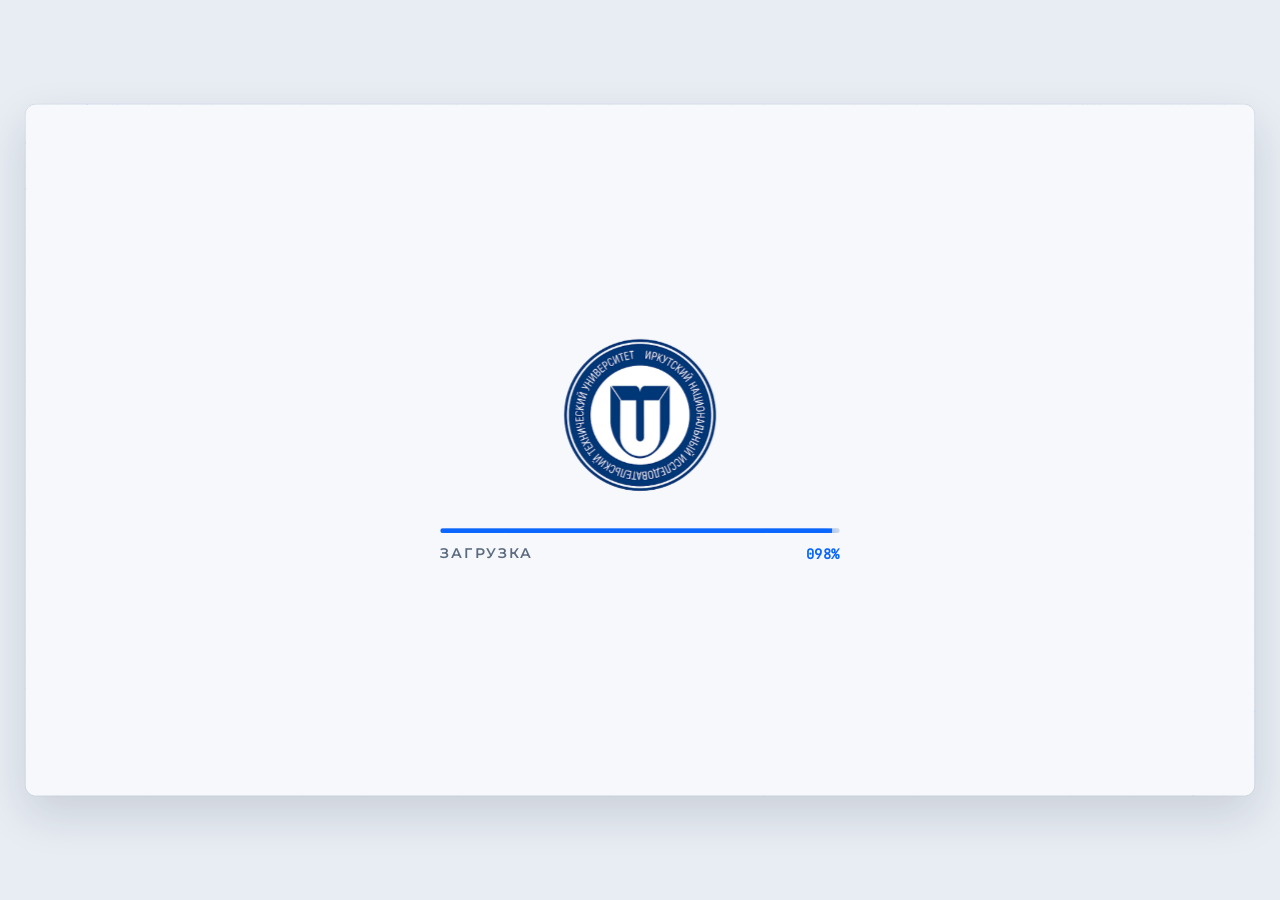
==== commit 8ca6a1f5: "Отзывы выпускников: лента в колонках и фильтры по институтам По макету «Отзывы выпускников»: лента в" ====
--- a/index.html
+++ b/index.html
@@ -11,6 +11,8 @@
 <link rel="stylesheet" href="css/menu.css">
 <link rel="stylesheet" href="css/gallery.css">
 <link rel="stylesheet" href="css/history.css">
+<link rel="stylesheet" href="css/museum.css">
+<link rel="stylesheet" href="css/reviews.css">
 </head>
 <body>
 
@@ -416,6 +418,182 @@
   </div>
 </template>
 
+<!-- Музей: контейнер раздела; museum.js кладёт в него зал или экспонат. -->
+<template id="tpl-museum">
+  <div class="museum" id="museum"></div>
+</template>
+
+<template id="tpl-museum-hall">
+  <div class="hall-screen">
+    <div class="head">
+      <button class="chip" type="button" data-go="menu">
+        <svg class="chip__icon" width="22" height="22" viewBox="0 0 28 28" aria-hidden="true">
+          <path d="M23 14 H6 M13 7 L6 14 L13 21"></path>
+        </svg>
+        <span data-text="back"></span>
+      </button>
+      <div class="head__titles">
+        <span class="head__kicker" data-text="museumTitle"></span>
+        <span class="head__title" data-text="hallsTitle"></span>
+      </div>
+      <img class="head__mark" data-img="mark" data-alt="markAlt" alt="">
+    </div>
+
+    <div class="arches" id="arches"></div>
+
+    <div class="hall-panel">
+      <span class="hall-panel__label" id="hall-label"></span>
+      <span class="hall-panel__name" id="hall-name"></span>
+      <span class="hall-panel__years" id="hall-years"></span>
+      <p class="hall-panel__about" id="hall-about"></p>
+      <div class="hall-panel__spacer"></div>
+      <span class="hall-panel__count" id="hall-count"></span>
+      <div class="pair">
+        <button class="pair__btn" type="button" id="hall-prev">
+          <svg class="pair__icon" width="18" height="18" viewBox="0 0 28 28" aria-hidden="true"><path d="M17 6 L9 14 L17 22"></path></svg>
+          <span data-text="hallPrev"></span>
+        </button>
+        <button class="pair__btn pair__btn--primary" type="button" id="hall-next">
+          <span data-text="hallNext"></span>
+          <svg class="pair__icon" width="18" height="18" viewBox="0 0 28 28" aria-hidden="true"><path d="M11 6 L19 14 L11 22"></path></svg>
+        </button>
+      </div>
+    </div>
+
+    <div class="cases" id="cases"></div>
+  </div>
+</template>
+
+<template id="tpl-museum-arch">
+  <button class="arch" type="button">
+    <span class="arch__num" data-slot="num"></span>
+    <span class="arch__name" data-slot="name"></span>
+    <span class="arch__years" data-slot="years"></span>
+  </button>
+</template>
+
+<template id="tpl-museum-case">
+  <button class="case" type="button">
+    <span class="glass">
+      <span class="glass__photo" data-slot="photo"></span>
+      <span class="glass__glare"></span>
+    </span>
+    <span class="case__plate">
+      <span class="case__year" data-slot="year"></span>
+      <span class="case__rule"></span>
+      <span class="case__text">
+        <span class="case__name" data-slot="name"></span>
+        <span class="case__code" data-slot="code"></span>
+      </span>
+    </span>
+  </button>
+</template>
+
+<template id="tpl-museum-exhibit">
+  <div class="exhibit">
+    <div class="head">
+      <button class="chip" type="button" data-go="menu">
+        <svg class="chip__icon" width="22" height="22" viewBox="0 0 28 28" aria-hidden="true">
+          <path d="M23 14 H6 M13 7 L6 14 L13 21"></path>
+        </svg>
+        <span data-text="back"></span>
+      </button>
+      <button class="chip chip--plain" type="button" id="btn-to-hall">
+        <span data-text="toHall"></span>
+      </button>
+      <div class="head__titles exhibit__titles">
+        <span class="head__kicker" id="exhibit-kicker"></span>
+        <span class="head__title" data-text="exhibitTitle"></span>
+      </div>
+      <img class="head__mark" data-img="mark" data-alt="markAlt" alt="">
+    </div>
+
+    <div class="exhibit__stage">
+      <div class="glass glass--big">
+        <div class="glass__photo" id="exhibit-photo"></div>
+        <div class="glass__glare"></div>
+      </div>
+    </div>
+
+    <div class="label">
+      <span class="label__code" id="exhibit-code"></span>
+      <span class="label__name" id="exhibit-name"></span>
+      <span class="label__year" id="exhibit-year"></span>
+      <p class="label__about" id="exhibit-about"></p>
+      <div class="label__rows" id="exhibit-rows"></div>
+      <div class="label__spacer"></div>
+      <span class="label__caption" data-text="inThisHall"></span>
+      <div class="label__thumbs" id="exhibit-thumbs"></div>
+      <div class="pair">
+        <button class="pair__btn" type="button" id="exhibit-prev">
+          <svg class="pair__icon" width="18" height="18" viewBox="0 0 28 28" aria-hidden="true"><path d="M17 6 L9 14 L17 22"></path></svg>
+          <span data-text="exhibitPrev"></span>
+        </button>
+        <button class="pair__btn pair__btn--primary" type="button" id="exhibit-next">
+          <span data-text="exhibitNext"></span>
+          <svg class="pair__icon" width="18" height="18" viewBox="0 0 28 28" aria-hidden="true"><path d="M11 6 L19 14 L11 22"></path></svg>
+        </button>
+      </div>
+    </div>
+  </div>
+</template>
+
+<!-- Отзывы: лента; reviews.js заполняет фильтры и карточки из данных. -->
+<template id="tpl-reviews">
+  <div class="reviews" id="reviews">
+    <div class="head">
+      <button class="chip" type="button" data-go="menu">
+        <svg class="chip__icon" width="22" height="22" viewBox="0 0 28 28" aria-hidden="true">
+          <path d="M23 14 H6 M13 7 L6 14 L13 21"></path>
+        </svg>
+        <span data-text="back"></span>
+      </button>
+      <div class="head__titles">
+        <span class="head__kicker" data-text="reviewsTitle"></span>
+        <span class="head__title" data-text="reviewsFull"></span>
+      </div>
+      <button class="btn-write" type="button" id="btn-write">
+        <svg class="btn-write__icon" width="22" height="22" viewBox="0 0 24 24" aria-hidden="true">
+          <path d="M4 20 L5 15 L15.5 4.5 A2.1 2.1 0 0 1 19.5 8.5 L9 19 Z"></path>
+        </svg>
+        <span data-text="writeReview"></span>
+      </button>
+      <img class="head__mark" data-img="mark" data-alt="markAlt" alt="">
+    </div>
+
+    <div class="filters">
+      <div class="filters__row" id="filters"></div>
+      <span class="filters__count" id="reviews-count"></span>
+    </div>
+
+    <div class="feed" id="feed">
+      <div class="feed__cols" id="feed-cols"></div>
+      <p class="feed__empty" id="feed-empty" data-text="noReviews" hidden></p>
+      <div class="feed__more">
+        <button class="feed__more-btn" type="button" id="btn-more" data-text="showMore"></button>
+      </div>
+    </div>
+  </div>
+</template>
+
+<template id="tpl-review">
+  <article class="review">
+    <svg class="review__quote" width="34" height="26" viewBox="0 0 34 26" aria-hidden="true">
+      <path d="M0 26 V14 C0 6 4 1 12 0 L13 4 C8 5 6 8 6 12 H12 V26 Z M20 26 V14 C20 6 24 1 32 0 L33 4 C28 5 26 8 26 12 H32 V26 Z"></path>
+    </svg>
+    <div class="review__photo" data-slot="photo" hidden></div>
+    <p class="review__text" data-slot="text"></p>
+    <div class="review__rule"></div>
+    <div class="review__author">
+      <span class="review__avatar" data-slot="initials"></span>
+      <span class="review__who">
+        <span class="review__name" data-slot="name"></span>
+        <span class="review__meta" data-slot="meta"></span>
+      </span>
+    </div>
+  </article>
+</template>
+
 <template id="tpl-corner">
   <div class="corner" id="corner" data-sound="off">
     <button class="corner__btn" type="button" id="btn-about">
@@ -453,9 +631,13 @@
 <script src="js/config.js"></script>
 <script src="js/data/gallery.js"></script>
 <script src="js/data/history.js"></script>
+<script src="js/data/museum.js"></script>
+<script src="js/data/reviews.js"></script>
 <script src="js/screens.js"></script>
 <script src="js/gallery.js"></script>
 <script src="js/history.js"></script>
+<script src="js/museum.js"></script>
+<script src="js/reviews.js"></script>
 <script src="js/main.js"></script>
 </body>
 </html>
--- a/css/museum.css
+++ b/css/museum.css
@@ -0,0 +1,299 @@
+/* Музей: анфилада залов с витринами и экспонат крупно. Сцена всегда альбомная, 1600×900. */
+
+.museum{position:absolute;inset:0}
+.hall-screen,
+.exhibit{position:absolute;inset:0;animation:pp-in .4s ease-out both}
+
+/* Анфилада: залы — арочные проходы. Поля по краям, чтобы подсветка не обрезалась прокруткой. */
+.arches{
+  position:absolute;
+  left:34px;
+  right:34px;
+  top:116px;
+  height:130px;
+  display:flex;
+  align-items:flex-end;
+  gap:12px;
+  padding:6px;
+  overflow-x:auto;
+  overflow-y:hidden;
+}
+.arch{
+  flex:1 0 220px;
+  min-width:0;
+  height:100px;
+  display:flex;
+  flex-direction:column;
+  justify-content:flex-end;
+  gap:6px;
+  padding:0 22px 16px;
+  border:1.5px solid var(--c-line);
+  border-bottom-width:4px;
+  border-radius:70px 70px 10px 10px;
+  cursor:pointer;
+  text-align:left;
+  background:var(--c-surface);
+  transition:height .22s ease, box-shadow .2s ease, border-color .2s ease;
+}
+.arch:hover{border-color:var(--c-blue)}
+.arch.is-active{height:118px;border-color:var(--c-blue);box-shadow:0 0 0 5px var(--c-glow)}
+.arch__num{font-family:var(--font-mono);font-size:15px;color:var(--c-ink-dim)}
+.arch.is-active .arch__num{color:var(--c-blue)}
+.arch__name{
+  font-size:21px;
+  font-weight:800;
+  color:var(--c-ink);
+  white-space:nowrap;
+  overflow:hidden;
+  text-overflow:ellipsis;
+}
+.arch__years{font-family:var(--font-mono);font-size:15px;color:var(--c-ink-dim)}
+
+/* Панель зала */
+
+.hall-panel{
+  position:absolute;
+  left:40px;
+  top:262px;
+  width:380px;
+  bottom:40px;
+  display:flex;
+  flex-direction:column;
+  gap:18px;
+  padding:34px 32px;
+  border:1.5px solid var(--c-line);
+  border-radius:16px;
+  background:var(--c-surface);
+}
+.hall-panel__label{
+  font-size:15px;
+  font-weight:700;
+  letter-spacing:.16em;
+  text-transform:uppercase;
+  color:var(--c-teal);
+}
+.hall-panel__name{font-size:40px;font-weight:800;line-height:1.1}
+.hall-panel__years{font-family:var(--font-mono);font-size:22px;color:var(--c-blue)}
+.hall-panel__about{
+  margin:0;
+  min-height:0;
+  overflow:auto;
+  font-size:19px;
+  line-height:1.55;
+  font-weight:500;
+  color:var(--c-ink-dim);
+  text-wrap:pretty;
+}
+.hall-panel__spacer{flex:1}
+.hall-panel__count{font-size:17px;font-weight:600;color:var(--c-ink-dim)}
+
+/* Пара кнопок «назад / вперёд» внизу панели */
+
+.pair{flex:none;display:flex;gap:12px}
+.pair__btn{
+  flex:1;
+  height:60px;
+  display:flex;
+  align-items:center;
+  justify-content:center;
+  gap:8px;
+  border:1.5px solid var(--c-line);
+  border-radius:12px;
+  cursor:pointer;
+  font-weight:700;
+  font-size:17px;
+  background:var(--c-surface);
+  transition:transform .16s ease, box-shadow .16s ease, border-color .16s ease, background .16s ease;
+}
+.pair__btn:hover{
+  transform:translateY(-2px);
+  border-color:var(--c-blue);
+  box-shadow:0 0 0 4px var(--c-glow);
+}
+.pair__btn:active{transform:translateY(1px)}
+.pair__btn--primary{border-color:var(--c-blue);color:#fff;background:var(--c-blue)}
+.pair__btn--primary:hover{background:var(--c-blue-deep);box-shadow:0 0 0 5px var(--c-glow)}
+.pair__btn:disabled{opacity:.4;cursor:default;transform:none;box-shadow:none}
+.pair__icon{
+  flex:none;
+  fill:none;
+  stroke:var(--c-blue);
+  stroke-width:2.6;
+  stroke-linecap:round;
+  stroke-linejoin:round;
+}
+.pair__btn--primary .pair__icon{stroke:currentColor}
+
+/* Витрины: две строки по три; если экспонатов больше, сетка прокручивается.
+   Поля по краям — чтобы подъём и подсветка карточки не обрезались. */
+.cases{
+  position:absolute;
+  left:438px;
+  right:34px;
+  top:256px;
+  bottom:34px;
+  display:grid;
+  grid-template-columns:repeat(3, minmax(0,1fr));
+  grid-auto-rows:calc((100% - 22px) / 2);
+  gap:22px;
+  padding:6px;
+  overflow-y:auto;
+}
+.case{
+  min-height:0;
+  display:flex;
+  flex-direction:column;
+  padding:0;
+  border:1.5px solid var(--c-line);
+  border-radius:14px;
+  overflow:hidden;
+  cursor:pointer;
+  text-align:left;
+  background:var(--c-surface);
+  transition:transform .18s ease, box-shadow .18s ease, border-color .18s ease;
+}
+.case:hover{
+  transform:translateY(-4px);
+  border-color:var(--c-blue);
+  box-shadow:0 0 0 5px var(--c-glow), 0 18px 36px rgba(10,102,255,.18);
+}
+
+/* Стекло витрины: подложка, фото и блик. */
+.glass{
+  position:relative;
+  flex:1;
+  min-height:0;
+  display:flex;
+  margin:12px 12px 0;
+  padding:14px;
+  border:1.5px solid var(--c-line);
+  border-radius:8px;
+  background:var(--c-bg);
+}
+.glass__photo{
+  position:relative;
+  flex:1;
+  overflow:hidden;
+  display:flex;
+  align-items:center;
+  justify-content:center;
+  border-radius:4px;
+  background:var(--c-photo);
+  font-size:15px;
+  font-weight:600;
+  color:var(--c-photo-ink);
+}
+.glass__img{position:absolute;inset:0;width:100%;height:100%;object-fit:cover;display:block}
+/* Блик — мягкий светлый отсвет из угла, без резких полос. */
+.glass__glare{
+  position:absolute;
+  inset:0;
+  border-radius:8px;
+  background:linear-gradient(115deg, rgba(255,255,255,.38) 0%, rgba(255,255,255,.14) 28%, rgba(255,255,255,0) 46%);
+  pointer-events:none;
+}
+
+.case__plate{display:flex;align-items:center;gap:14px;padding:14px 18px 16px}
+.case__year{flex:none;font-family:var(--font-mono);font-size:18px;color:var(--c-blue)}
+.case__rule{width:1.5px;align-self:stretch;background:var(--c-line)}
+.case__text{display:flex;flex-direction:column;gap:2px;min-width:0}
+.case__name{font-size:17px;font-weight:700;white-space:nowrap;overflow:hidden;text-overflow:ellipsis}
+.case__code{font-family:var(--font-mono);font-size:13px;color:var(--c-ink-dim)}
+
+/* Экспонат крупно */
+
+.exhibit .head{gap:16px}
+.exhibit__titles{padding-left:12px}
+
+.exhibit__stage{
+  position:absolute;
+  left:40px;
+  top:130px;
+  width:940px;
+  height:730px;
+  display:flex;
+  padding:28px;
+  border:1.5px solid var(--c-line);
+  border-radius:16px;
+  background:var(--c-surface);
+}
+.glass--big{margin:0;padding:24px}
+.glass--big .glass__photo{font-size:24px}
+.glass--big .glass__photo.is-stub{
+  background-image:repeating-linear-gradient(135deg, rgba(255,255,255,.22) 0 2px, transparent 2px 16px);
+}
+/* Крупно экспонат показывается целиком, без обрезки. */
+.glass--big .glass__img{object-fit:contain}
+
+.label{
+  position:absolute;
+  left:1004px;
+  right:40px;
+  top:130px;
+  height:730px;
+  display:flex;
+  flex-direction:column;
+  gap:16px;
+  padding:32px 30px;
+  border:1.5px solid var(--c-line);
+  border-radius:16px;
+  background:var(--c-surface);
+}
+.label__code{font-family:var(--font-mono);font-size:15px;color:var(--c-ink-dim)}
+.label__name{font-size:36px;font-weight:800;line-height:1.12}
+.label__year{font-family:var(--font-mono);font-size:44px;line-height:1;color:var(--c-blue)}
+.label__about{
+  margin:0;
+  min-height:0;
+  overflow:auto;
+  font-size:18px;
+  line-height:1.55;
+  font-weight:500;
+  color:var(--c-ink-dim);
+  text-wrap:pretty;
+}
+.label__rows{flex:none;display:flex;flex-direction:column;border-top:1.5px solid var(--c-line)}
+.label__row{
+  display:flex;
+  justify-content:space-between;
+  gap:16px;
+  padding:11px 0;
+  border-bottom:1.5px solid var(--c-line);
+  font-size:16px;
+}
+.label__key{flex:none;font-weight:600;color:var(--c-ink-dim)}
+.label__value{font-weight:600;text-align:right}
+.label__value--mono{font-family:var(--font-mono);font-weight:400}
+.label__spacer{flex:1}
+.label__caption{
+  font-size:14px;
+  font-weight:700;
+  letter-spacing:.14em;
+  text-transform:uppercase;
+  color:var(--c-ink-dim);
+}
+
+/* Соседи по витрине: если экспонатов много, ряд прокручивается. */
+.label__thumbs{
+  flex:none;
+  height:68px;
+  display:flex;
+  gap:8px;
+  margin:0 -6px;
+  padding:6px;
+  overflow-x:auto;
+  overflow-y:hidden;
+}
+.neighbour{
+  position:relative;
+  flex:1 0 44px;
+  overflow:hidden;
+  padding:0;
+  border:2.5px solid transparent;
+  border-radius:6px;
+  cursor:pointer;
+  background:var(--c-photo);
+  transition:transform .16s ease, box-shadow .16s ease, border-color .16s ease;
+}
+.neighbour:hover{transform:translateY(-2px)}
+.neighbour.is-active{border-color:var(--c-blue);box-shadow:0 0 0 4px var(--c-glow)}
--- a/css/reviews.css
+++ b/css/reviews.css
@@ -0,0 +1,182 @@
+/* Отзывы выпускников: лента в колонках. Сцена всегда альбомная, 1600×900. */
+
+.reviews{position:absolute;inset:0;animation:pp-in .4s ease-out both}
+
+.btn-write{
+  flex:none;
+  height:60px;
+  display:flex;
+  align-items:center;
+  gap:10px;
+  padding:0 26px 0 22px;
+  border:1.5px solid var(--c-blue);
+  border-radius:12px;
+  cursor:pointer;
+  font-weight:700;
+  font-size:19px;
+  color:#fff;
+  background:var(--c-blue);
+  box-shadow:0 8px 20px rgba(10,102,255,.25);
+  transition:transform .16s ease, box-shadow .16s ease, background .16s ease;
+}
+.btn-write:hover{
+  transform:translateY(-2px);
+  background:var(--c-blue-deep);
+  box-shadow:0 0 0 5px var(--c-glow), 0 12px 26px rgba(10,102,255,.3);
+}
+.btn-write:active{transform:translateY(1px)}
+.btn-write__icon{
+  fill:none;
+  stroke:currentColor;
+  stroke-width:2.4;
+  stroke-linecap:round;
+  stroke-linejoin:round;
+}
+
+/* Фильтры. Институтов может быть 10–16, поэтому ряд прокручивается по горизонтали;
+   края ряда растворяются, чтобы было видно, что он продолжается. */
+.filters{
+  position:absolute;
+  left:40px;
+  right:40px;
+  top:118px;
+  height:62px;
+  display:flex;
+  align-items:flex-start;
+  gap:24px;
+}
+.filters__row{
+  flex:1;
+  min-width:0;
+  height:100%;
+  display:flex;
+  align-items:flex-start;
+  gap:10px;
+  /* Сверху отступ, снизу запас под полосу прокрутки — она не должна подрезать фильтры. */
+  padding-top:4px;
+  overflow-x:auto;
+  overflow-y:hidden;
+  scrollbar-width:thin;
+  -webkit-mask-image:linear-gradient(90deg, #000 calc(100% - 40px), transparent);
+  mask-image:linear-gradient(90deg, #000 calc(100% - 40px), transparent);
+  padding-right:40px;
+}
+.filters__count{
+  flex:none;
+  align-self:center;
+  margin-top:-8px;
+  font-family:var(--font-mono);
+  font-size:16px;
+  color:var(--c-ink-dim);
+}
+
+.pill{
+  flex:none;
+  height:46px;
+  padding:0 18px;
+  border:1.5px solid var(--c-line);
+  border-radius:23px;
+  cursor:pointer;
+  white-space:nowrap;
+  font-weight:600;
+  font-size:16px;
+  color:var(--c-ink);
+  background:var(--c-surface);
+  transition:all .16s ease;
+}
+.pill:hover{border-color:var(--c-blue)}
+.pill.is-active{border-color:var(--c-blue);color:#fff;background:var(--c-blue)}
+
+/* Лента: колонки газетного типа, карточки не разрываются между колонками. */
+.feed{
+  position:absolute;
+  left:0;
+  right:0;
+  top:192px;
+  bottom:0;
+  overflow-y:auto;
+  padding:4px 40px 40px;
+}
+.feed__cols{column-count:3;column-gap:24px}
+.feed__empty{
+  margin:80px 0 0;
+  text-align:center;
+  font-size:22px;
+  font-weight:600;
+  color:var(--c-ink-dim);
+}
+.feed__more{display:flex;justify-content:center;padding-top:8px}
+.feed__more-btn{
+  height:60px;
+  padding:0 32px;
+  border:1.5px solid var(--c-line);
+  border-radius:12px;
+  cursor:pointer;
+  font-weight:700;
+  font-size:18px;
+  background:var(--c-surface);
+  transition:transform .16s ease, box-shadow .16s ease, border-color .16s ease;
+}
+.feed__more-btn:hover{
+  transform:translateY(-2px);
+  border-color:var(--c-blue);
+  box-shadow:0 0 0 4px var(--c-glow);
+}
+.feed__more-btn:active{transform:translateY(1px)}
+.feed__more-btn[hidden]{display:none}
+
+.review{
+  break-inside:avoid;
+  margin:0 0 24px;
+  display:flex;
+  flex-direction:column;
+  gap:16px;
+  padding:28px 28px 24px;
+  border:1.5px solid var(--c-line);
+  border-radius:16px;
+  background:var(--c-surface);
+  box-shadow:0 2px 0 var(--c-line), 0 10px 24px rgba(14,26,43,.05);
+  transition:border-color .18s ease, box-shadow .18s ease;
+}
+.review:hover{border-color:var(--c-blue);box-shadow:0 0 0 5px var(--c-glow)}
+.review__quote{fill:var(--c-blue);opacity:.9}
+
+.review__photo{
+  position:relative;
+  height:200px;
+  overflow:hidden;
+  display:flex;
+  align-items:center;
+  justify-content:center;
+  border-radius:10px;
+  background:var(--c-photo);
+  font-size:16px;
+  font-weight:600;
+  color:var(--c-photo-ink);
+}
+.review__photo[hidden]{display:none}
+.review__photo.is-stub{
+  background-image:repeating-linear-gradient(135deg, rgba(255,255,255,.22) 0 2px, transparent 2px 14px);
+}
+.review__img{position:absolute;inset:0;width:100%;height:100%;object-fit:cover;display:block}
+
+.review__text{margin:0;font-size:18px;line-height:1.6;font-weight:500;text-wrap:pretty}
+.review__rule{height:1.5px;background:var(--c-line)}
+.review__author{display:flex;align-items:center;gap:14px}
+.review__avatar{
+  width:48px;
+  height:48px;
+  flex:none;
+  display:flex;
+  align-items:center;
+  justify-content:center;
+  border:1.5px solid var(--c-line);
+  border-radius:50%;
+  background:var(--c-bg);
+  font-weight:800;
+  font-size:16px;
+  color:var(--c-blue-deep);
+}
+.review__who{display:flex;flex-direction:column;gap:3px;min-width:0}
+.review__name{font-size:18px;font-weight:700}
+.review__meta{font-size:15px;font-weight:500;color:var(--c-ink-dim)}
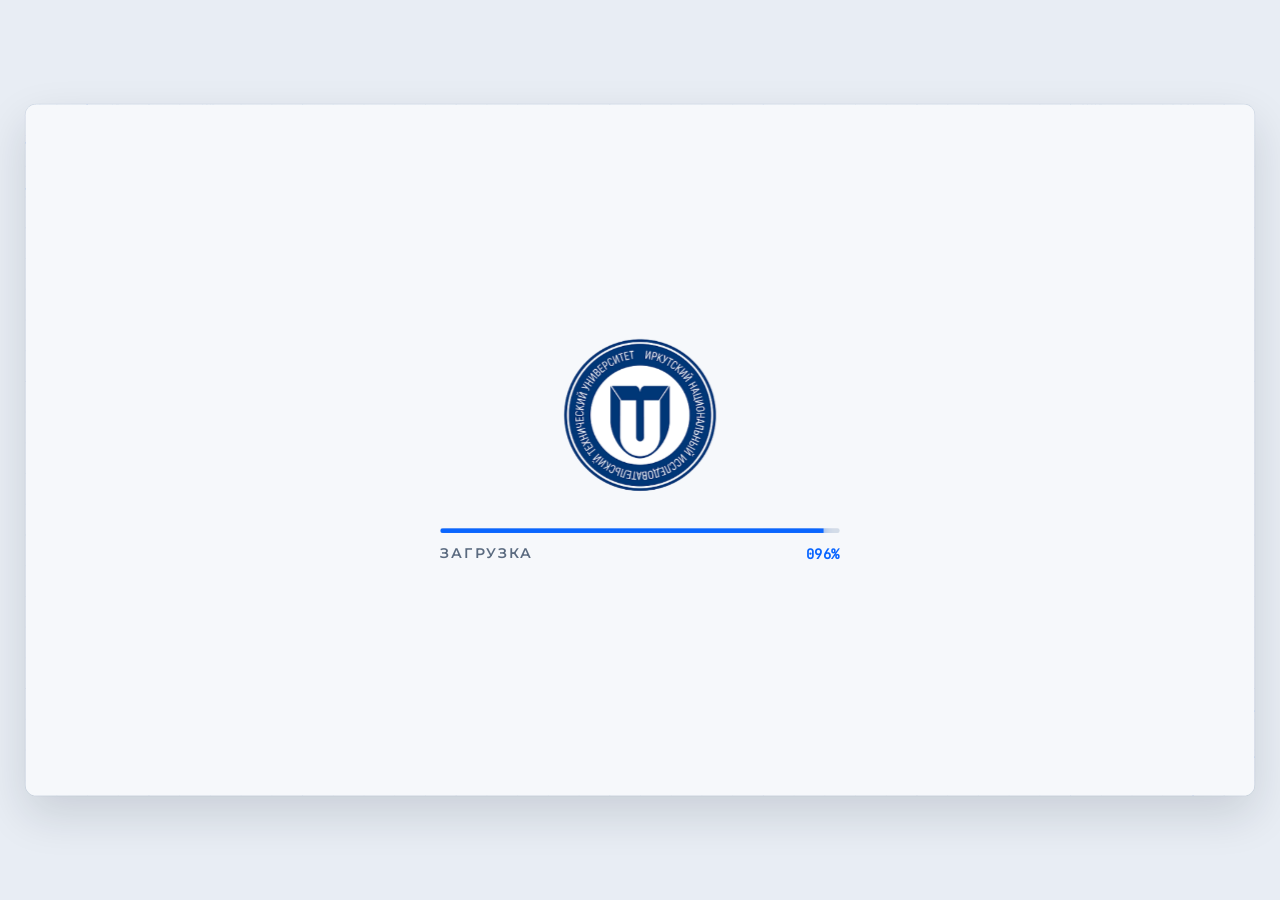
==== commit ef74e95f: "Форма отзыва: форма, ошибки и «Спасибо»; данные никуда не уходят По макету «Форма отзыва» (FeedbackF" ====
--- a/index.html
+++ b/index.html
@@ -13,6 +13,7 @@
 <link rel="stylesheet" href="css/history.css">
 <link rel="stylesheet" href="css/museum.css">
 <link rel="stylesheet" href="css/reviews.css">
+<link rel="stylesheet" href="css/review-form.css">
 </head>
 <body>
 
@@ -594,6 +595,128 @@
   </article>
 </template>
 
+<!-- Форма отзыва. Данные никуда не отправляются: см. submitReview() в js/review-form.js. -->
+<template id="tpl-review-form">
+  <div class="rform" id="review-form">
+    <div class="head">
+      <button class="chip" type="button" data-go="menu">
+        <svg class="chip__icon" width="22" height="22" viewBox="0 0 28 28" aria-hidden="true">
+          <path d="M23 14 H6 M13 7 L6 14 L13 21"></path>
+        </svg>
+        <span data-text="back"></span>
+      </button>
+      <button class="chip chip--plain" type="button" data-go="reviews">
+        <span data-text="allReviews"></span>
+      </button>
+      <div class="head__titles"></div>
+      <img class="head__mark" data-img="mark" data-alt="markAlt" alt="">
+    </div>
+
+    <div class="rform__intro">
+      <span class="rform__kicker" data-text="reviewsFull"></span>
+      <h2 class="rform__title" data-text="formTitle"></h2>
+      <p class="rform__lead" data-text="formLead"></p>
+      <div class="rform__notes">
+        <div class="rform__note"><span class="rform__note-num">01</span><span data-text="formNote1"></span></div>
+        <div class="rform__note"><span class="rform__note-num">02</span><span data-text="formNote2"></span></div>
+        <div class="rform__note"><span class="rform__note-num">03</span><span data-text="formNote3"></span></div>
+      </div>
+    </div>
+
+    <form class="rform__card" id="rform-card" novalidate>
+      <div class="rform__summary" id="rform-summary" hidden>
+        <svg class="rform__summary-icon" width="22" height="22" viewBox="0 0 24 24" aria-hidden="true">
+          <circle cx="12" cy="12" r="10"></circle><path d="M12 7 V13"></path><circle class="rform__dot" cx="12" cy="16.5" r=".8"></circle>
+        </svg>
+        <span id="rform-summary-text"></span>
+      </div>
+
+      <div class="rform__grid">
+        <div class="rform__col">
+          <label class="field">
+            <span class="field__label"><span data-text="fieldName"></span> <span class="field__star">*</span></span>
+            <input class="field__input" name="name" type="text" autocomplete="name" data-placeholder="namePlaceholder">
+            <span class="field__error" data-err="name"></span>
+          </label>
+          <label class="field">
+            <span class="field__label"><span data-text="fieldYear"></span> <span class="field__star">*</span></span>
+            <input class="field__input field__input--mono" name="year" type="text" inputmode="numeric" maxlength="4" data-placeholder="yearPlaceholder">
+            <span class="field__error" data-err="year"></span>
+          </label>
+          <label class="field">
+            <span class="field__label"><span data-text="fieldDirection"></span> <span class="field__star">*</span></span>
+            <span class="select">
+              <select class="field__input select__box" name="direction" id="rform-direction"></select>
+              <svg class="select__arrow" width="18" height="18" viewBox="0 0 28 28" aria-hidden="true"><path d="M6 11 L14 19 L22 11"></path></svg>
+            </span>
+            <span class="field__error" data-err="direction"></span>
+          </label>
+          <div class="field field--grow">
+            <span class="field__label"><span data-text="fieldPhoto"></span> <span class="field__optional" data-text="optional"></span></span>
+            <label class="drop" id="rform-drop">
+              <svg class="drop__icon" width="28" height="28" viewBox="0 0 28 28" aria-hidden="true">
+                <rect x="3" y="6" width="22" height="17" rx="3"></rect><circle cx="14" cy="14.5" r="4.5"></circle><path d="M10 6 L11.5 3.5 H16.5 L18 6"></path>
+              </svg>
+              <span><span data-text="dropHint"></span> <span class="drop__link" data-text="dropPick"></span></span>
+              <input class="drop__input" type="file" accept="image/*" id="rform-file">
+            </label>
+            <div class="attached" id="rform-attached" hidden>
+              <img class="attached__thumb" id="rform-thumb" alt="">
+              <span class="attached__text">
+                <span class="attached__name" id="rform-filename"></span>
+                <span class="attached__note" data-text="photoAttached"></span>
+              </span>
+              <button class="attached__clear" type="button" id="rform-clear" data-alt-text="photoRemove">
+                <svg width="16" height="16" viewBox="0 0 16 16" aria-hidden="true"><path d="M3 3 L13 13 M13 3 L3 13"></path></svg>
+              </button>
+            </div>
+          </div>
+        </div>
+
+        <label class="field field--text">
+          <span class="field__label"><span data-text="fieldText"></span> <span class="field__star">*</span></span>
+          <textarea class="field__input field__area" name="text" maxlength="1000" data-placeholder="textPlaceholder"></textarea>
+          <span class="field__foot">
+            <span class="field__error" data-err="text"></span>
+            <span class="field__count" id="rform-count"></span>
+          </span>
+        </label>
+      </div>
+
+      <div class="rform__rule"></div>
+
+      <div class="rform__bottom">
+        <div class="agree">
+          <button class="agree__btn" type="button" role="checkbox" aria-checked="false" id="rform-agree">
+            <span class="agree__box">
+              <svg class="agree__tick" width="18" height="18" viewBox="0 0 18 18" aria-hidden="true"><path d="M3.5 9.5 L7.5 13 L14.5 5"></path></svg>
+            </span>
+            <span class="agree__text"><span data-text="agreeText"></span> <span class="agree__link" data-text="agreeLink"></span> <span class="field__star">*</span></span>
+          </button>
+          <span class="field__error" data-err="agree"></span>
+        </div>
+        <button class="rform__submit" type="submit">
+          <span data-text="submitReview"></span>
+          <svg class="rform__submit-icon" width="22" height="22" viewBox="0 0 28 28" aria-hidden="true"><path d="M5 14 H22 M15 7 L22 14 L15 21"></path></svg>
+        </button>
+      </div>
+    </form>
+
+    <div class="thanks" id="rform-thanks" hidden>
+      <span class="thanks__badge">
+        <svg width="54" height="54" viewBox="0 0 54 54" aria-hidden="true"><path d="M13 28 L23 38 L42 17"></path></svg>
+      </span>
+      <h3 class="thanks__title" data-text="thanksTitle"></h3>
+      <p class="thanks__sub" data-text="thanksSub"></p>
+      <p class="thanks__text" data-text="thanksText"></p>
+      <div class="thanks__actions">
+        <button class="thanks__primary" type="button" data-go="reviews"><span data-text="toReviews"></span></button>
+        <button class="thanks__again" type="button" id="rform-again" data-text="writeAgain"></button>
+      </div>
+    </div>
+  </div>
+</template>
+
 <template id="tpl-corner">
   <div class="corner" id="corner" data-sound="off">
     <button class="corner__btn" type="button" id="btn-about">
@@ -638,6 +761,7 @@
 <script src="js/history.js"></script>
 <script src="js/museum.js"></script>
 <script src="js/reviews.js"></script>
+<script src="js/review-form.js"></script>
 <script src="js/main.js"></script>
 </body>
 </html>
--- a/css/review-form.css
+++ b/css/review-form.css
@@ -0,0 +1,364 @@
+/* Форма отзыва: приглашение слева, форма или «Спасибо» справа. Сцена всегда альбомная, 1600×900. */
+
+.rform{
+  position:absolute;
+  inset:0;
+  animation:pp-in .4s ease-out both;
+  --c-ok:#0E8F7E;
+  --c-ok-soft:#E3F5F2;
+  --c-bad:#D2453A;
+  --c-bad-soft:#FBEAE8;
+  --c-hint:#9AA7B8;
+}
+
+/* Приглашение */
+
+.rform__intro{
+  position:absolute;
+  left:40px;
+  top:140px;
+  width:420px;
+  display:flex;
+  flex-direction:column;
+  gap:22px;
+}
+.rform__kicker{
+  font-size:15px;
+  font-weight:700;
+  letter-spacing:.16em;
+  text-transform:uppercase;
+  color:var(--c-teal);
+}
+/* В макете 46 px: слово «воспоминаниями» шире колонки и обрезалось. 40 px помещается целиком. */
+.rform__title{
+  margin:0;
+  padding-bottom:4px;
+  font-size:40px;
+  font-weight:800;
+  line-height:1.1;
+  letter-spacing:-.01em;
+  text-wrap:balance;
+  overflow-wrap:break-word;
+  background:var(--g-title);
+  -webkit-background-clip:text;
+  background-clip:text;
+  color:transparent;
+}
+.rform__lead{
+  margin:0;
+  font-size:19px;
+  line-height:1.55;
+  font-weight:500;
+  color:var(--c-ink-dim);
+  text-wrap:pretty;
+}
+.rform__notes{display:flex;flex-direction:column;gap:14px;margin-top:6px}
+.rform__note{display:flex;gap:14px;align-items:baseline;font-size:17px;font-weight:500}
+.rform__note-num{font-family:var(--font-mono);font-size:17px;color:var(--c-blue)}
+
+/* Карточка формы */
+
+.rform__card,
+.thanks{
+  position:absolute;
+  left:500px;
+  right:40px;
+  top:130px;
+  bottom:40px;
+  border:1.5px solid var(--c-line);
+  border-radius:16px;
+  background:var(--c-surface);
+  box-shadow:0 20px 50px rgba(14,26,43,.08);
+}
+.rform__card{
+  display:flex;
+  flex-direction:column;
+  gap:20px;
+  margin:0;
+  padding:32px 36px;
+}
+.rform__card[hidden],
+.thanks[hidden],
+.rform__summary[hidden],
+.drop[hidden],
+.attached[hidden]{display:none}
+
+.rform__summary{
+  flex:none;
+  display:flex;
+  align-items:center;
+  gap:12px;
+  padding:12px 16px;
+  border:1.5px solid var(--c-bad);
+  border-radius:10px;
+  background:var(--c-bad-soft);
+  font-size:16px;
+  font-weight:600;
+  color:var(--c-bad);
+}
+.rform__summary-icon{flex:none;fill:none;stroke:currentColor;stroke-width:2.2;stroke-linecap:round}
+.rform__dot{fill:currentColor}
+
+.rform__grid{
+  flex:1;
+  min-height:0;
+  display:grid;
+  grid-template-columns:minmax(0,1fr) minmax(0,1fr);
+  gap:28px;
+}
+.rform__col{display:flex;flex-direction:column;gap:10px;min-height:0}
+
+.field{display:flex;flex-direction:column;gap:6px;min-height:0}
+.field--grow{flex:1}
+.field--text{min-height:0}
+.field__label{font-size:16px;font-weight:700}
+.field__star{color:var(--c-bad)}
+.field__optional{font-weight:500;color:var(--c-ink-dim)}
+.field__error{min-height:18px;font-size:14px;font-weight:600;color:var(--c-bad)}
+
+.field__input{
+  width:100%;
+  height:56px;
+  padding:0 16px;
+  border:1.5px solid var(--c-line);
+  border-radius:10px;
+  outline:none;
+  background:var(--c-surface);
+  font-size:18px;
+  font-weight:500;
+  user-select:text;
+  transition:border-color .16s ease, box-shadow .16s ease;
+}
+.field__input::placeholder{color:var(--c-hint)}
+.field__input:focus{border-color:var(--c-blue);box-shadow:0 0 0 4px var(--c-glow)}
+.field__input.is-invalid{border-color:var(--c-bad)}
+.field__input--mono{font-family:var(--font-mono);font-weight:400}
+
+.field__area{
+  flex:1;
+  min-height:0;
+  height:auto;
+  padding:14px 16px;
+  resize:none;
+  line-height:1.5;
+}
+.field__foot{display:flex;justify-content:space-between;gap:12px}
+.field__count{font-family:var(--font-mono);font-size:14px;color:var(--c-ink-dim)}
+
+.select{position:relative;display:block}
+.select__box{
+  padding-right:44px;
+  cursor:pointer;
+  appearance:none;
+  -webkit-appearance:none;
+}
+.select__box.is-empty{color:var(--c-hint)}
+.select__box option,
+.select__box optgroup{color:var(--c-ink)}
+.select__arrow{
+  position:absolute;
+  right:16px;
+  top:19px;
+  fill:none;
+  stroke:var(--c-blue);
+  stroke-width:2.6;
+  stroke-linecap:round;
+  stroke-linejoin:round;
+  pointer-events:none;
+}
+
+/* Фото: зона выбора и прикреплённый файл с предпросмотром */
+
+.drop{
+  flex:1;
+  min-height:84px;
+  display:flex;
+  align-items:center;
+  justify-content:center;
+  gap:14px;
+  border:1.5px dashed var(--c-line);
+  border-radius:10px;
+  cursor:pointer;
+  background:var(--c-bg);
+  font-size:16px;
+  font-weight:600;
+  color:var(--c-ink-dim);
+  transition:border-color .16s ease, box-shadow .16s ease;
+}
+.drop:hover,
+.drop.is-over{border-color:var(--c-blue);box-shadow:0 0 0 4px var(--c-glow)}
+.drop__icon{flex:none;fill:none;stroke:var(--c-blue);stroke-width:2.2;stroke-linecap:round;stroke-linejoin:round}
+.drop__link{color:var(--c-blue)}
+.drop__input{display:none}
+
+.attached{
+  flex:1;
+  min-height:84px;
+  display:flex;
+  align-items:center;
+  gap:14px;
+  padding:0 14px;
+  border:1.5px solid var(--c-line);
+  border-radius:10px;
+  background:var(--c-bg);
+}
+.attached__thumb{
+  width:60px;
+  height:60px;
+  flex:none;
+  border-radius:6px;
+  object-fit:cover;
+  background:var(--c-photo);
+}
+.attached__text{flex:1;min-width:0;display:flex;flex-direction:column;gap:2px}
+.attached__name{font-size:16px;font-weight:700;overflow:hidden;text-overflow:ellipsis;white-space:nowrap}
+.attached__note{font-size:14px;color:var(--c-ink-dim)}
+.attached__clear{
+  width:40px;
+  height:40px;
+  flex:none;
+  display:flex;
+  align-items:center;
+  justify-content:center;
+  padding:0;
+  border:1.5px solid var(--c-line);
+  border-radius:8px;
+  cursor:pointer;
+  background:var(--c-surface);
+  stroke:var(--c-ink-dim);
+  stroke-width:2;
+  stroke-linecap:round;
+}
+.attached__clear:hover{border-color:var(--c-bad)}
+
+.rform__rule{flex:none;height:1.5px;background:var(--c-line)}
+
+.rform__bottom{flex:none;display:flex;align-items:center;gap:24px}
+
+.agree{flex:1;display:flex;flex-direction:column;gap:6px}
+.agree .field__error{padding-left:44px}
+.agree__btn{
+  display:flex;
+  align-items:center;
+  gap:14px;
+  padding:0;
+  border:0;
+  cursor:pointer;
+  text-align:left;
+  background:none;
+}
+.agree__box{
+  width:30px;
+  height:30px;
+  flex:none;
+  display:flex;
+  align-items:center;
+  justify-content:center;
+  border:2px solid var(--c-line);
+  border-radius:7px;
+  background:var(--c-surface);
+  transition:all .16s ease;
+}
+.agree__btn.is-invalid .agree__box{border-color:var(--c-bad)}
+.agree__btn.is-on .agree__box{border-color:var(--c-blue);background:var(--c-blue)}
+.agree__tick{
+  fill:none;
+  stroke:#fff;
+  stroke-width:2.6;
+  stroke-linecap:round;
+  stroke-linejoin:round;
+  visibility:hidden;
+}
+.agree__btn.is-on .agree__tick{visibility:visible}
+.agree__text{font-size:16px;font-weight:500;line-height:1.4}
+.agree__link{color:var(--c-blue);text-decoration:underline}
+
+.rform__submit{
+  flex:none;
+  height:68px;
+  display:flex;
+  align-items:center;
+  gap:12px;
+  padding:0 36px;
+  border:1.5px solid var(--c-blue);
+  border-radius:12px;
+  cursor:pointer;
+  font-weight:800;
+  font-size:21px;
+  color:#fff;
+  background:var(--c-blue);
+  box-shadow:0 10px 24px rgba(10,102,255,.28);
+  transition:transform .16s ease, box-shadow .16s ease, background .16s ease;
+}
+.rform__submit:hover{
+  transform:translateY(-2px);
+  background:var(--c-blue-deep);
+  box-shadow:0 0 0 6px var(--c-glow), 0 14px 30px rgba(10,102,255,.3);
+}
+.rform__submit:active{transform:translateY(1px)}
+.rform__submit-icon{fill:none;stroke:currentColor;stroke-width:2.6;stroke-linecap:round;stroke-linejoin:round}
+
+/* «Спасибо» */
+
+.thanks{
+  display:flex;
+  flex-direction:column;
+  align-items:center;
+  justify-content:center;
+  gap:24px;
+  padding:40px;
+  text-align:center;
+  animation:pp-pop .3s ease-out both;
+}
+.thanks__badge{
+  width:110px;
+  height:110px;
+  display:flex;
+  align-items:center;
+  justify-content:center;
+  border:2px solid var(--c-ok);
+  border-radius:50%;
+  background:var(--c-ok-soft);
+  box-shadow:0 0 0 10px rgba(14,143,126,.08);
+  fill:none;
+  stroke:var(--c-ok);
+  stroke-width:4;
+  stroke-linecap:round;
+  stroke-linejoin:round;
+}
+.thanks__title{margin:0;font-size:54px;font-weight:800;line-height:1.08}
+.thanks__sub{margin:0;font-size:26px;font-weight:600}
+.thanks__text{
+  margin:0;
+  max-width:620px;
+  font-size:19px;
+  line-height:1.55;
+  font-weight:500;
+  color:var(--c-ink-dim);
+  text-wrap:pretty;
+}
+.thanks__actions{display:flex;gap:14px;margin-top:8px}
+.thanks__primary,
+.thanks__again{
+  height:64px;
+  display:flex;
+  align-items:center;
+  gap:10px;
+  border-radius:12px;
+  cursor:pointer;
+  font-weight:700;
+  font-size:19px;
+  transition:transform .16s ease, box-shadow .16s ease, background .16s ease, border-color .16s ease;
+}
+.thanks__primary{
+  padding:0 32px;
+  border:1.5px solid var(--c-blue);
+  color:#fff;
+  background:var(--c-blue);
+  box-shadow:0 8px 20px rgba(10,102,255,.25);
+}
+.thanks__primary:hover{transform:translateY(-2px);background:var(--c-blue-deep);box-shadow:0 0 0 5px var(--c-glow)}
+.thanks__again{padding:0 28px;border:1.5px solid var(--c-line);background:var(--c-surface)}
+.thanks__again:hover{transform:translateY(-2px);border-color:var(--c-blue);box-shadow:0 0 0 4px var(--c-glow)}
+.thanks__primary:active,
+.thanks__again:active{transform:translateY(1px)}
